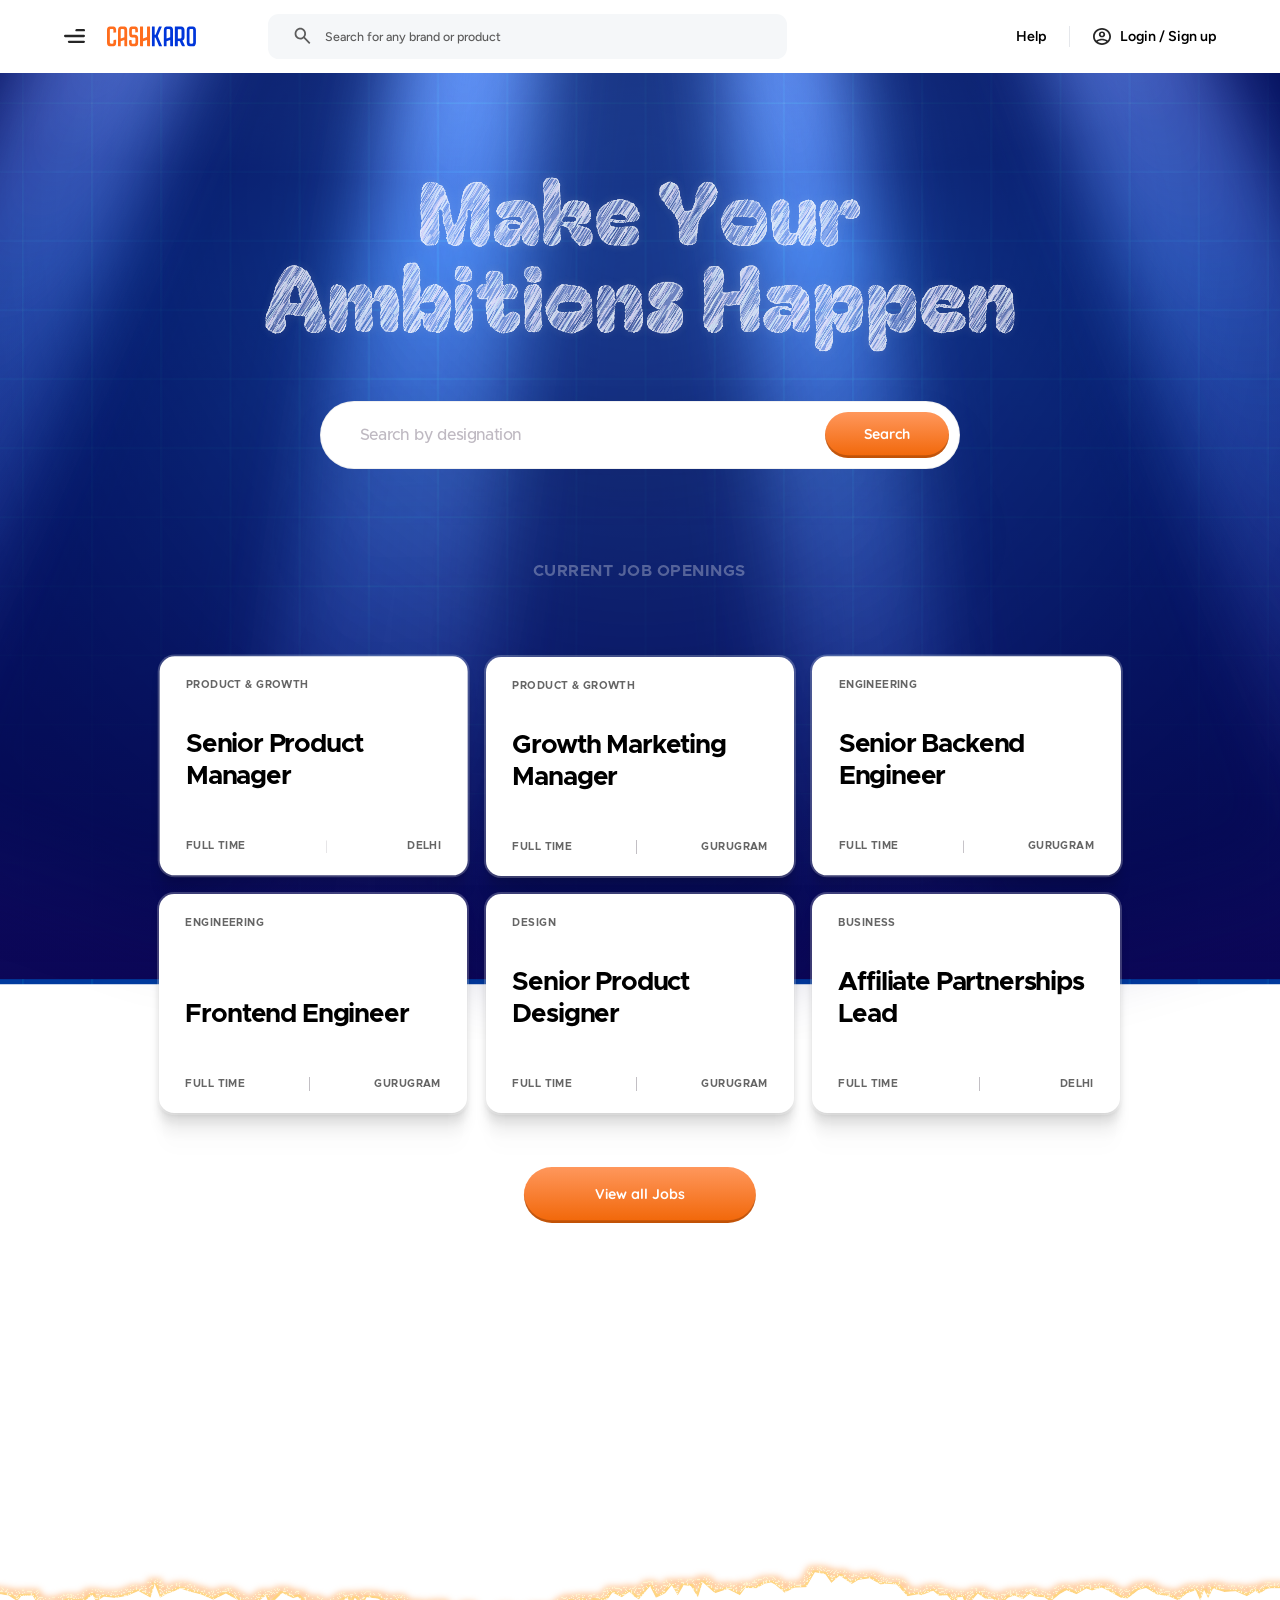
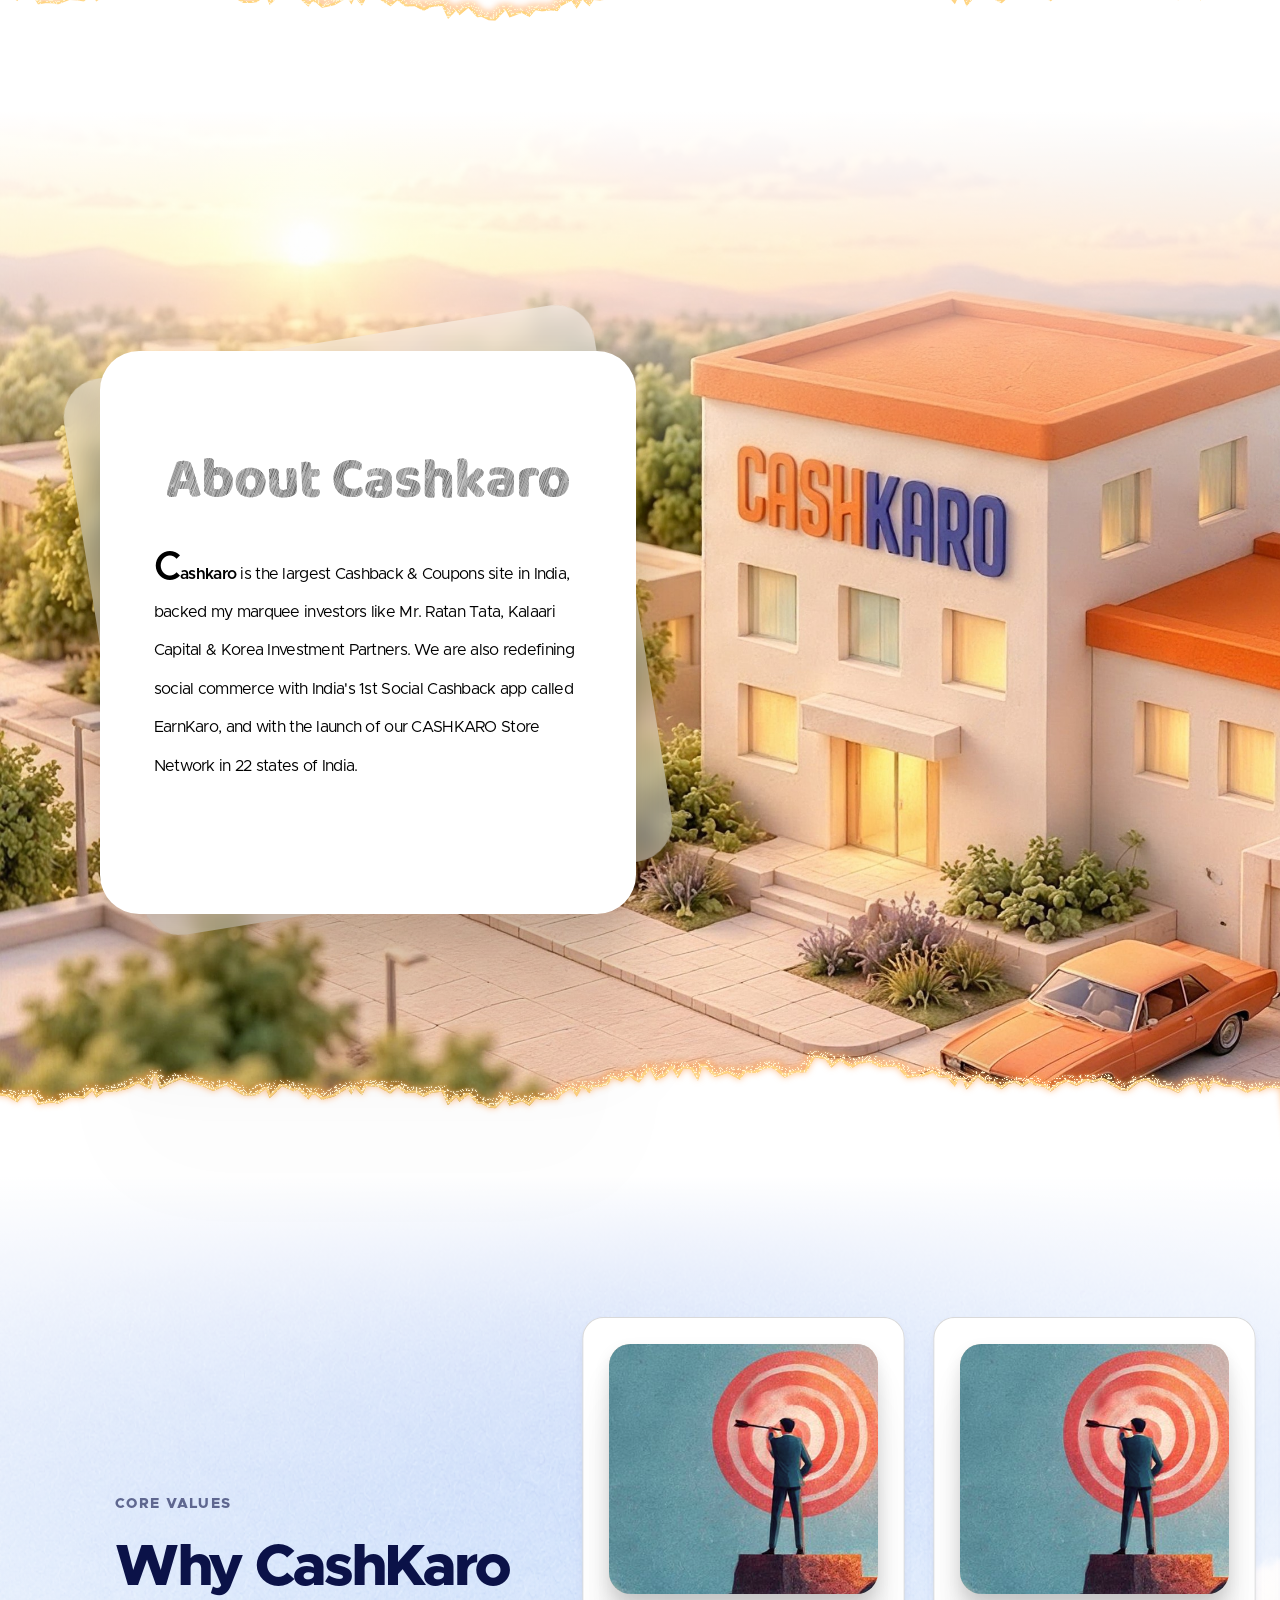
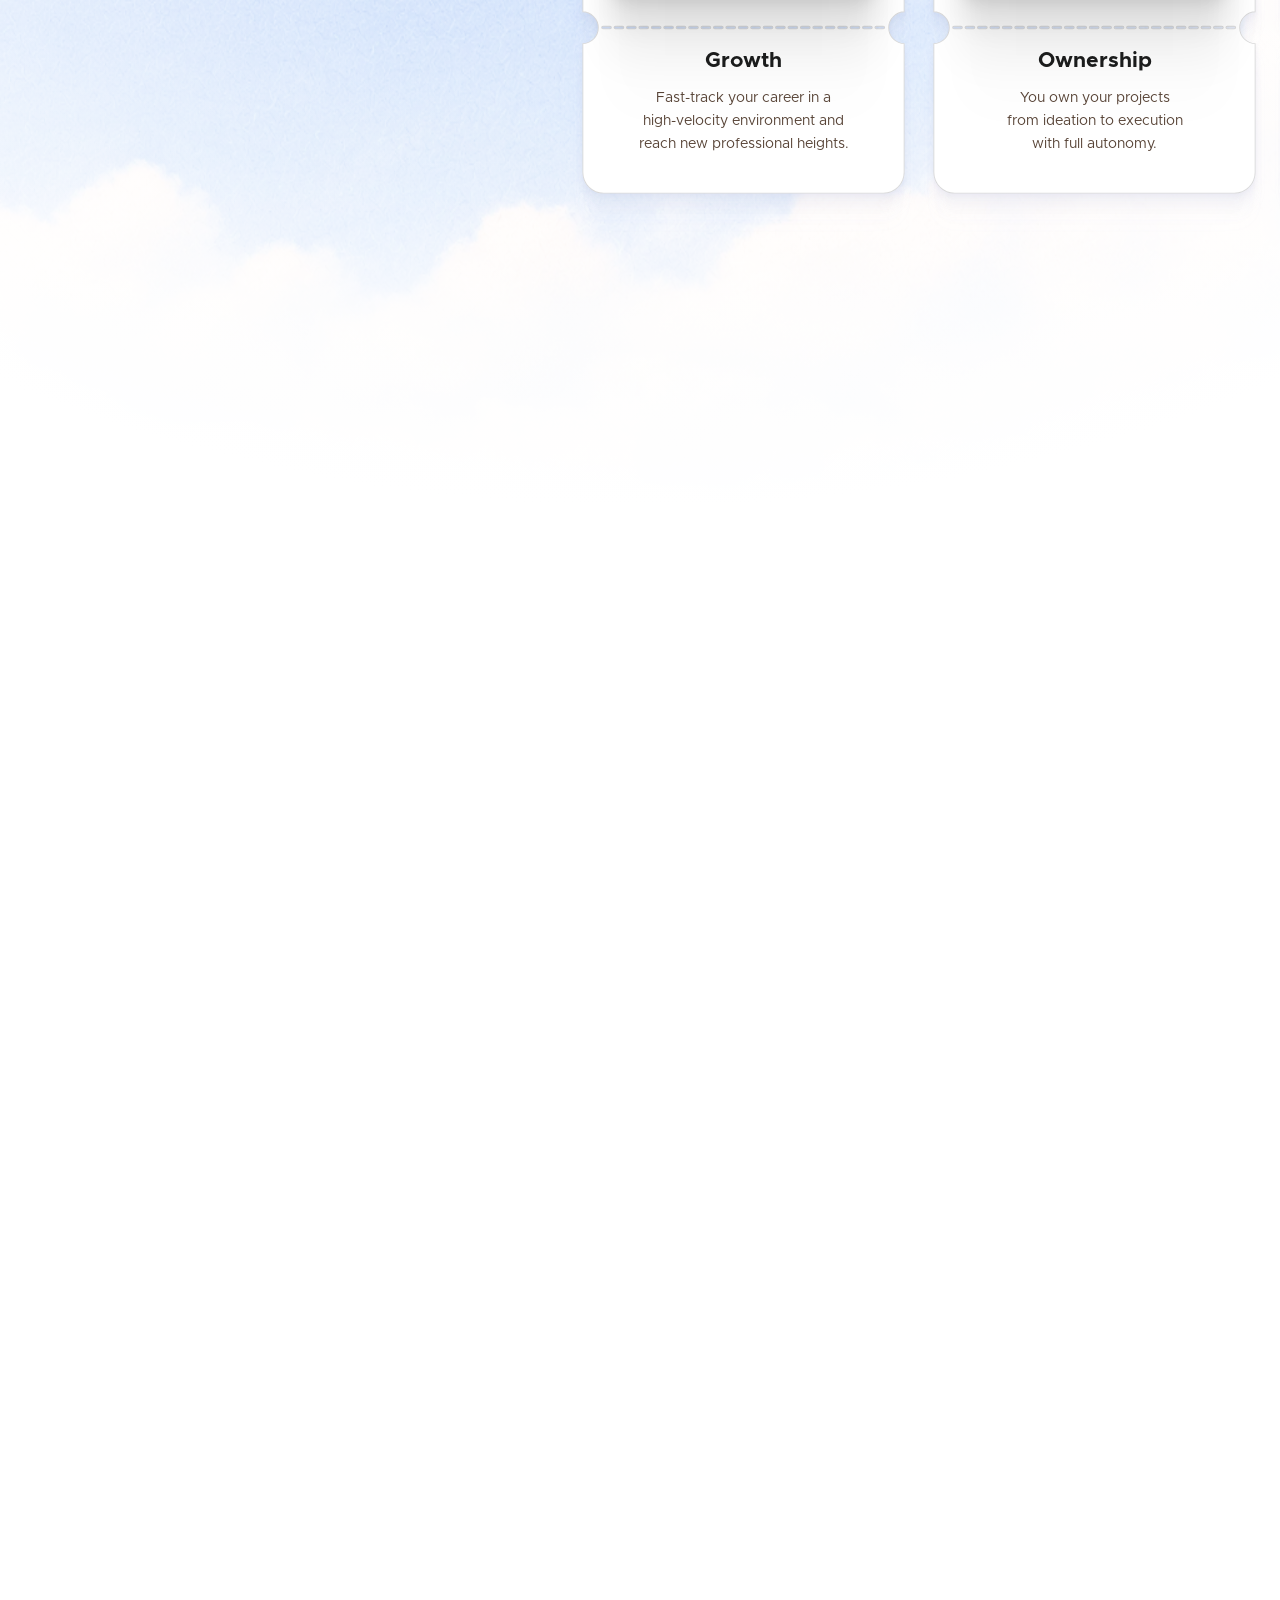
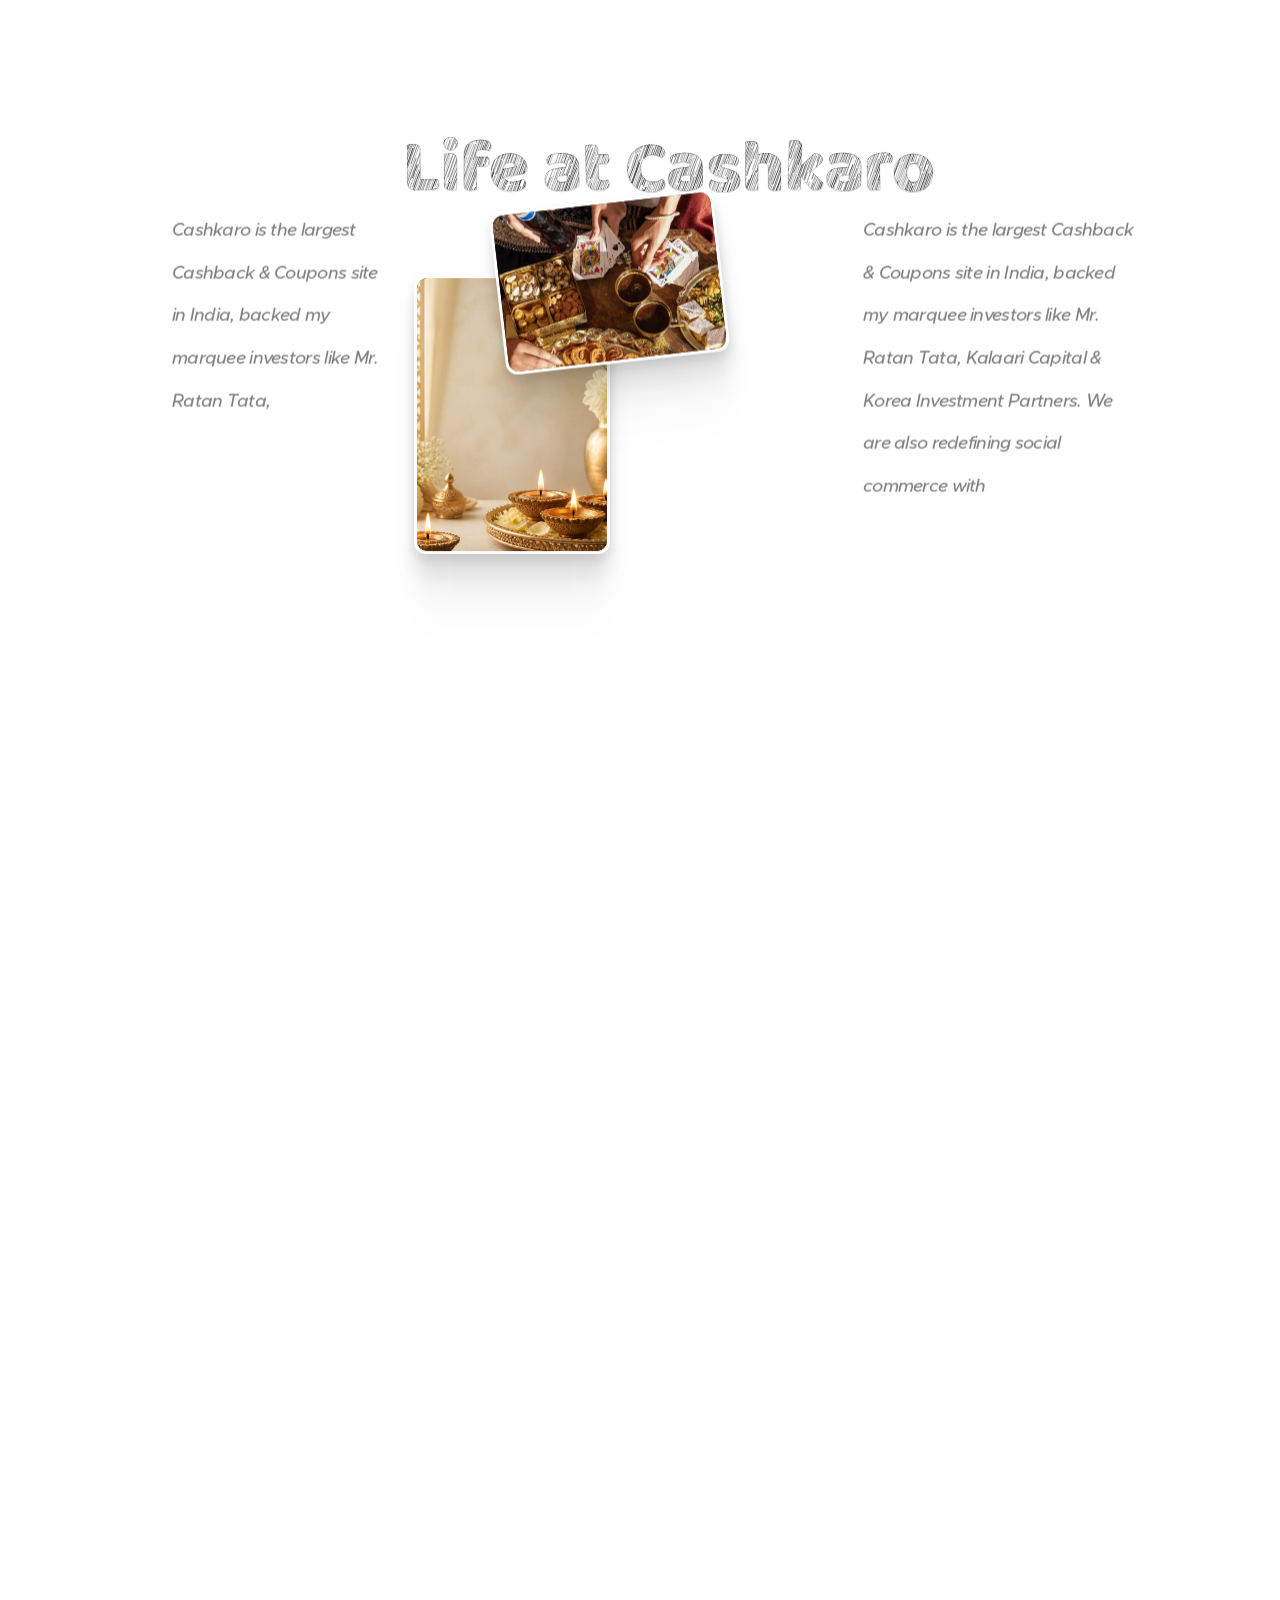
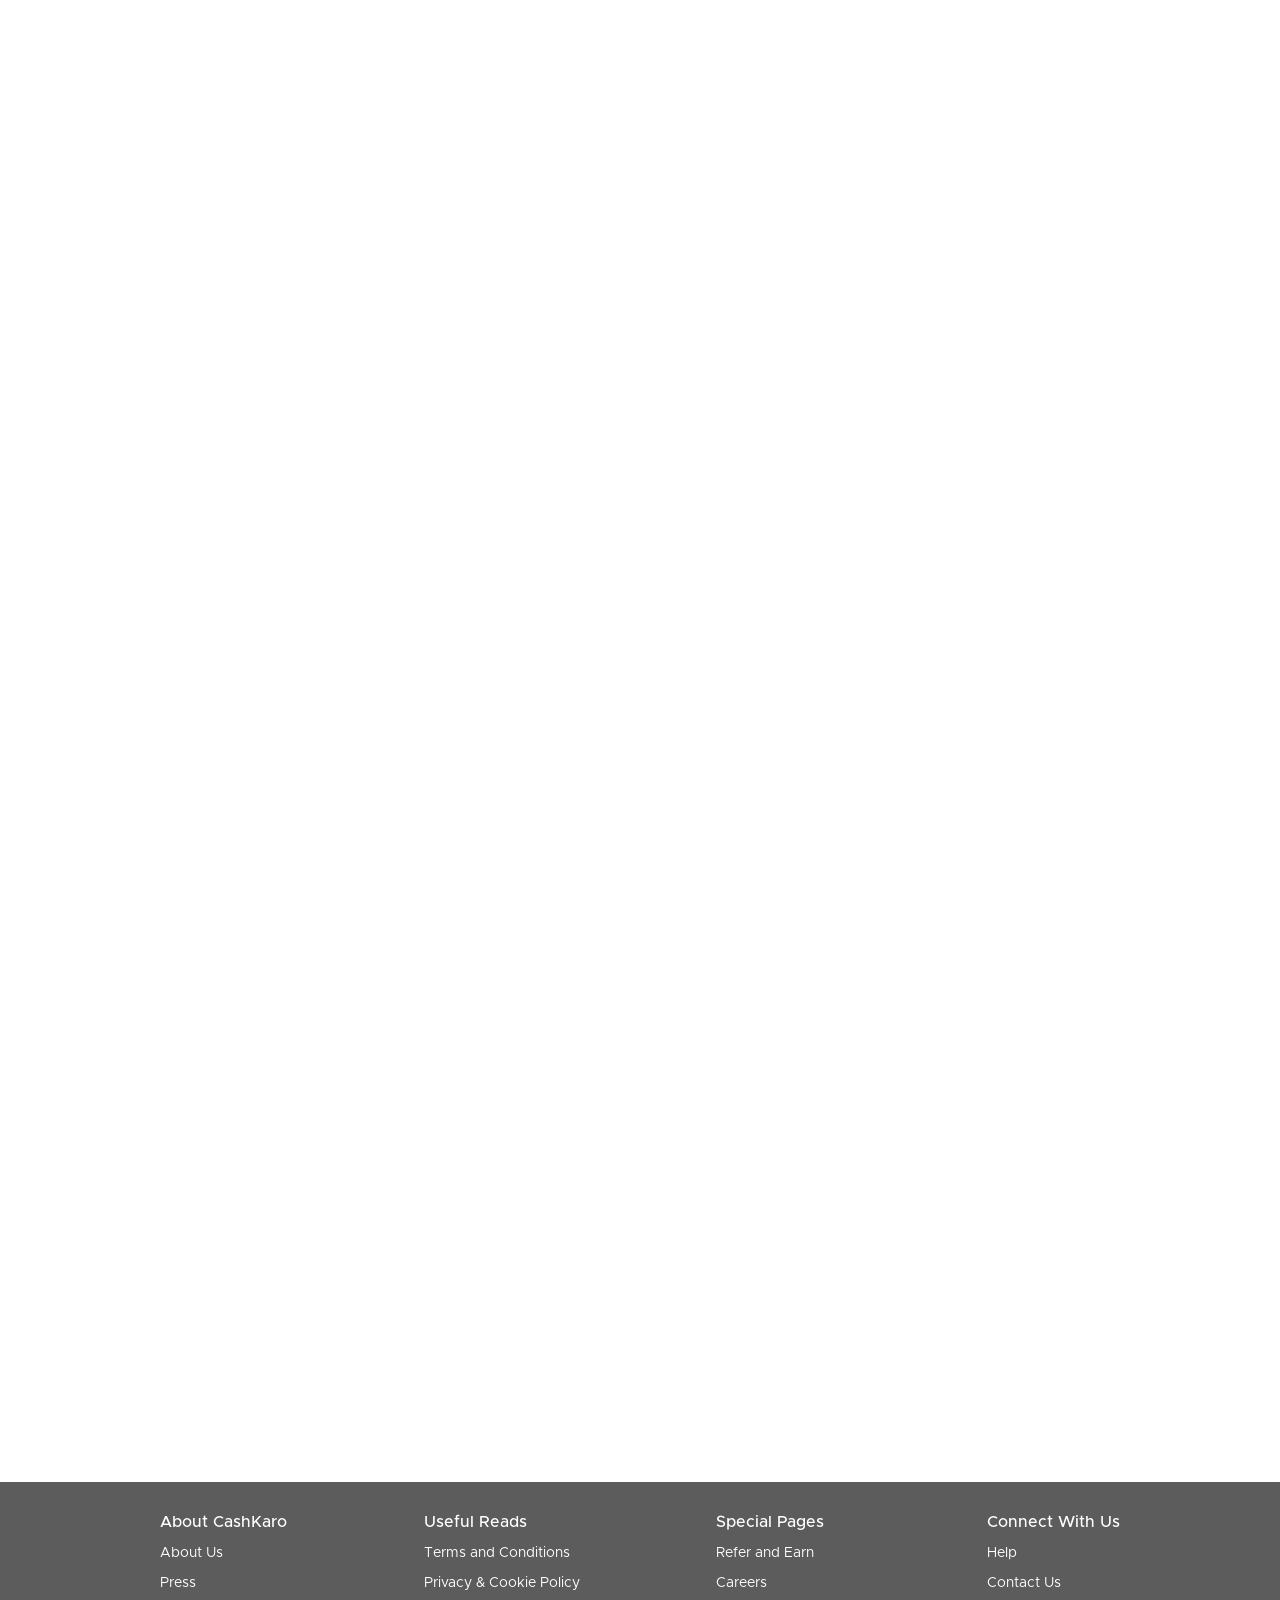
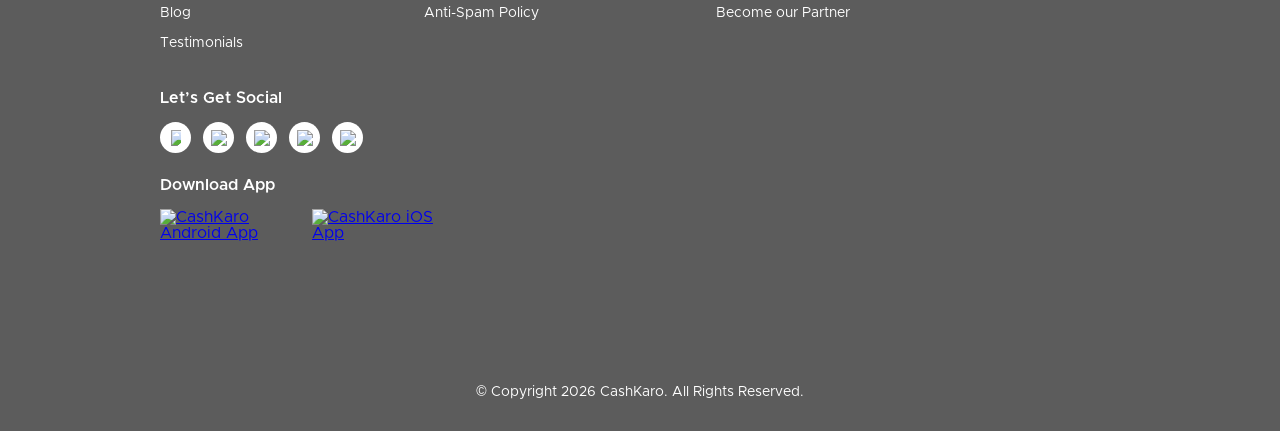
==== index.html @ 13ef4f15 "CashKaro careers page Co-Authored-By: Claude Opus 5.5 <noreply@anthropic.com>" ====
<!DOCTYPE html>
<html lang="en">
<head>
  <meta charset="UTF-8" />
  <meta name="viewport" content="width=device-width, initial-scale=1" />
  <title>Careers at CashKaro</title>
  <link rel="preconnect" href="https://fonts.googleapis.com" />
  <link rel="preconnect" href="https://fonts.gstatic.com" crossorigin />
  <link href="https://fonts.googleapis.com/css2?family=Figtree:wght@500;600&family=Handlee&family=Quicksand:wght@700&display=swap" rel="stylesheet" />
  <link rel="stylesheet" href="styles.css" />
  <script>
    // Hide the headline before first paint; scribble.js writes it on
    if (!window.matchMedia("(prefers-reduced-motion: reduce)").matches) {
      document.documentElement.classList.add("is-scribbling");
    }
  </script>
</head>
<body>
  <main class="page">
    <!-- CashKaro site header (Figma 255:31352) -->
    <header class="ck-header">
      <div class="ck-header__start">
        <button class="ck-header__menu" type="button" aria-label="Menu"><img src="assets/ck-menu.svg" alt="" /></button>
        <a class="ck-header__logo" href="https://cashkaro.com"><img src="assets/ck-logo.svg" alt="CashKaro" /></a>
        <form class="ck-header__search" role="search">
          <label class="visually-hidden" for="ck-query">Search CashKaro</label>
          <img class="ck-header__search-icon" src="assets/ck-search.svg" alt="" />
          <input id="ck-query" type="search" placeholder="Search for any brand or product" autocomplete="off" />
        </form>
      </div>
      <nav class="ck-header__end">
        <a class="ck-header__help" href="#">Help</a>
        <a class="ck-header__login" href="#"><img src="assets/ck-account.svg" alt="" />Login / Sign up</a>
      </nav>
    </header>
    <div class="hero-track">
      <!-- Background stack: pinned while the content scrolls over it -->
      <div class="hero__bg">
      <img class="hero__grid" src="assets/bg-grid.png" alt="" />
      <div class="hero__fade"></div>
      <img class="hero__ellipse" src="assets/bg-ellipse.svg" alt="" />
      <img class="hero__top-glow" src="assets/bg-top-glow.svg" alt="" />
      <img class="hero__vignette" src="assets/bg-vignette.svg" alt="" />
      <div class="hero__rig hero__rig--shadows">
        <img class="hero__beams" src="assets/bg-beams.svg" alt="" />
        <img class="hero__beams hero__beams--next" src="assets/bg-beams.svg" alt="" />
      </div>
      <div class="hero__rig-light">
        <div class="hero__rig hero__rig--light">
          <svg class="hero__beams" viewBox="0 0 3048.39 1776.1" aria-hidden="true">
            <defs>
              <linearGradient id="ray-fill" x1="0" y1="250" x2="0" y2="1550" gradientUnits="userSpaceOnUse">
                <stop offset="0" stop-color="#cfe2ff" stop-opacity="0.4" />
                <stop offset="0.55" stop-color="#cfe2ff" stop-opacity="0.12" />
                <stop offset="1" stop-color="#cfe2ff" stop-opacity="0" />
              </linearGradient>
              <filter id="ray-blur" x="-20%" y="-20%" width="140%" height="160%">
                <feGaussianBlur stdDeviation="38" />
              </filter>
            </defs>
            <!-- Light shafts fill the gaps between the shadow beams -->
            <g fill="url(#ray-fill)" filter="url(#ray-blur)">
              <path d="M1019.45 242.43L1152.4 295.27L683.19 1486.33L460.13 1383.01Z" />
              <path d="M1307 348.16L1431.95 347.31L1327.01 1637.79L1058.04 1614.57Z" />
              <path d="M1593.87 347.31L1717.46 374.08L1917.8 1650.86L1719.62 1637.79Z" />
              <path d="M1873.95 328.37L2050.19 366.38L2583.57 1521.87L2297.22 1540.03Z" />
            </g>
            <!-- Next set of shafts, one fan-width to the right, drifts in as the first leaves -->
            <g class="hero__beams-next" transform="rotate(-77 1524.56 -719.1)" fill="url(#ray-fill)" filter="url(#ray-blur)">
              <path d="M1019.45 242.43L1152.4 295.27L683.19 1486.33L460.13 1383.01Z" />
              <path d="M1307 348.16L1431.95 347.31L1327.01 1637.79L1058.04 1614.57Z" />
              <path d="M1593.87 347.31L1717.46 374.08L1917.8 1650.86L1719.62 1637.79Z" />
              <path d="M1873.95 328.37L2050.19 366.38L2583.57 1521.87L2297.22 1540.03Z" />
            </g>
          </svg>
        </div>
      </div>
      <div class="hero__dim"></div>
      </div>

    <section class="hero">
      <!-- Headline -->
      <h1 class="headline">
        <span class="visually-hidden">Make Your Ambitions Happen</span>
        <img class="headline__glow headline__glow--1" src="assets/headline-glow-1.svg" alt="" />
        <img class="headline__line headline__line--1" src="assets/headline-line-1.png" alt="" />
        <img class="headline__glow headline__glow--2" src="assets/headline-glow-2.svg" alt="" />
        <img class="headline__line headline__line--2" src="assets/headline-line-2.png" alt="" />
      </h1>

      <!-- Search -->
      <form class="search" role="search" onsubmit="return false;">
        <label class="search__field">
          <span class="visually-hidden">Search by designation</span>
          <input class="search__input" type="text" name="designation" placeholder="Search by designation" />
        </label>
        <button class="search__button" type="submit">Search</button>
      </form>

      <div class="openings">
        <p class="openings-label">Current JOB Openings</p>
      </div>

      <!-- Job card row -->
      <div class="job-card-slot job-card-slot--back-right" aria-hidden="true">
        <div class="job-card job-card--back">
          <div class="job-card__body">
            <div class="job-card__head">
              <p class="job-card__category">ENGINEERING</p>
              <p class="job-card__title">Senior Backend Engineer</p>
            </div>
            <div class="job-card__meta">
              <span>Full time</span>
              <img src="assets/card-divider.svg" alt="" />
              <span>Gurugram</span>
            </div>
          </div>
        </div>
      </div>
      <div class="job-card-slot job-card-slot--back-left" aria-hidden="true">
        <div class="job-card job-card--back">
          <div class="job-card__body">
            <div class="job-card__head">
              <p class="job-card__category">PRODUCT &amp; GROWTH</p>
              <p class="job-card__title">Senior Product Manager</p>
            </div>
            <div class="job-card__meta">
              <span>Full time</span>
              <img src="assets/card-divider.svg" alt="" />
              <span>Delhi</span>
            </div>
          </div>
        </div>
      </div>
      <a class="job-card job-card--front" href="#">
        <div class="job-card__body">
          <div class="job-card__head">
            <p class="job-card__category">PRODUCT &amp; GROWTH</p>
            <p class="job-card__title">Growth Marketing Manager</p>
          </div>
          <div class="job-card__meta">
            <span>Full time</span>
            <img src="assets/card-divider.svg" alt="" />
            <span>Gurugram</span>
          </div>
        </div>
      </a>
      <!-- Second row: fades in when scrolled into view (reveal.js) -->
      <div class="job-row">
        <a class="job-card job-card--row-left" href="#">
          <div class="job-card__body">
            <div class="job-card__head">
              <p class="job-card__category">ENGINEERING</p>
              <p class="job-card__title">Frontend Engineer</p>
            </div>
            <div class="job-card__meta">
              <span>Full time</span>
              <img src="assets/card-divider.svg" alt="" />
              <span>Gurugram</span>
            </div>
          </div>
        </a>
        <a class="job-card job-card--row-centre" href="#">
          <div class="job-card__body">
            <div class="job-card__head">
              <p class="job-card__category">DESIGN</p>
              <p class="job-card__title">Senior Product Designer</p>
            </div>
            <div class="job-card__meta">
              <span>Full time</span>
              <img src="assets/card-divider.svg" alt="" />
              <span>Gurugram</span>
            </div>
          </div>
        </a>
        <a class="job-card job-card--row-right" href="#">
          <div class="job-card__body">
            <div class="job-card__head">
              <p class="job-card__category">BUSINESS</p>
              <p class="job-card__title">Affiliate Partnerships Lead</p>
            </div>
            <div class="job-card__meta">
              <span>Full time</span>
              <img src="assets/card-divider.svg" alt="" />
              <span>Delhi</span>
            </div>
          </div>
        </a>
      </div>

      <a class="view-jobs" href="jobs.html">View all Jobs</a>
    </section>
    </div>

    <!-- Torn paper: rises over the pinned background once the card grid has scrolled past -->
    <section class="paper">
      <svg class="paper__tear" viewBox="0 -120 1440 280" preserveAspectRatio="none" aria-hidden="true">
        <defs>
          <!-- Burning edge: a warm glow and glinting flecks hugging the top of the tear
               (no roughening, so it lines up with the sheet's clip edge) -->
          <filter id="tear-burn" x="-2%" y="-60%" width="104%" height="220%" color-interpolation-filters="sRGB">
            <feMorphology in="SourceGraphic" operator="dilate" radius="2" result="fat2" />
            <feComposite in="fat2" in2="SourceGraphic" operator="out" result="line" />
            <feMorphology in="SourceGraphic" operator="dilate" radius="7" result="fat7" />
            <feComposite in="fat7" in2="SourceGraphic" operator="out" result="band" />
            <feTurbulence type="fractalNoise" baseFrequency="0.6" numOctaves="1" seed="5" />
            <feOffset class="paper__burn-drift" dx="0" dy="0" />
            <feColorMatrix type="matrix" values="0 0 0 0 0  0 0 0 0 0  0 0 0 0 0  1 0 0 0 0" />
            <feComponentTransfer result="flecks">
              <feFuncA type="discrete" tableValues="0 0 0 1 1" />
            </feComponentTransfer>
            <feComposite in="band" in2="flecks" operator="in" result="bandFlecks" />
            <feFlood flood-color="#ff8a2a" flood-opacity="0.55" />
            <feComposite in2="band" operator="in" />
            <feGaussianBlur stdDeviation="4" result="ember" />
            <feFlood flood-color="#ffd27a" flood-opacity="0.95" />
            <feComposite in2="line" operator="in" />
            <feGaussianBlur stdDeviation="0.7" result="hotLine" />
            <feFlood flood-color="#fff3cf" />
            <feComposite in2="bandFlecks" operator="in" result="sparkCore" />
            <feGaussianBlur in="sparkCore" stdDeviation="1.4" result="sparkGlow" />
            <feMerge>
              <feMergeNode in="ember" />
              <feMergeNode in="hotLine" />
              <feMergeNode in="sparkGlow" />
              <feMergeNode in="sparkCore" />
            </feMerge>
          </filter>
          <!-- Torn edge (paper.js burns it forward); only its glow is drawn -->
          <!-- Cuts the sheet to the torn top edge (paper.js burns this and the glow forward together) -->
          <clipPath id="sheet-clip" clipPathUnits="objectBoundingBox">
            <path class="paper__sheet-edge" d="M-0.01389 0.02533 L0.00660 0.02667 L0.01361 0.02838 L0.01660 0.02683 L0.02542 0.02673 L0.02965 0.02934 L0.03569 0.02894 L0.04174 0.02895 L0.04535 0.02918 L0.05437 0.02780 L0.06243 0.02792 L0.06542 0.02813 L0.07236 0.02600 L0.07507 0.02800 L0.08111 0.02638 L0.09021 0.02657 L0.09965 0.02574 L0.10812 0.02419 L0.11764 0.02594 L0.12090 0.02189 L0.12500 0.02583 L0.13076 0.02456 L0.13556 0.02385 L0.14090 0.02292 L0.14785 0.02370 L0.15708 0.02451 L0.16660 0.02594 L0.17653 0.02412 L0.18021 0.02486 L0.18993 0.02680 L0.19674 0.02675 L0.20083 0.02652 L0.20764 0.02464 L0.21063 0.02735 L0.22049 0.02373 L0.22903 0.02516 L0.23264 0.02463 L0.24090 0.02747 L0.24375 0.02595 L0.24660 0.02612 L0.25160 0.02756 L0.26139 0.02652 L0.27139 0.02419 L0.27451 0.02601 L0.27722 0.02389 L0.28278 0.02617 L0.28646 0.02347 L0.29549 0.02366 L0.30514 0.02560 L0.31049 0.02365 L0.31688 0.02531 L0.32389 0.02496 L0.33097 0.02610 L0.33729 0.02483 L0.34521 0.02434 L0.35000 0.02813 L0.35639 0.02553 L0.35896 0.02688 L0.36583 0.02462 L0.37292 0.02724 L0.37590 0.02699 L0.38187 0.02800 L0.38701 0.02805 L0.39507 0.02493 L0.39799 0.02707 L0.40771 0.02566 L0.41368 0.02683 L0.41854 0.02473 L0.42340 0.02506 L0.43035 0.02471 L0.43569 0.02487 L0.43840 0.02338 L0.44639 0.02163 L0.45056 0.02397 L0.45486 0.02121 L0.46062 0.02302 L0.46389 0.02111 L0.46889 0.02121 L0.47472 0.02061 L0.47847 0.01856 L0.48583 0.01978 L0.49174 0.01807 L0.49514 0.01926 L0.49910 0.02012 L0.50785 0.01616 L0.51243 0.01950 L0.51972 0.01816 L0.52486 0.01585 L0.52951 0.01881 L0.53410 0.01584 L0.53972 0.01608 L0.54528 0.01939 L0.54896 0.01494 L0.55854 0.01820 L0.56840 0.01696 L0.57806 0.01875 L0.58222 0.01663 L0.59097 0.01673 L0.59736 0.01536 L0.60243 0.01506 L0.60542 0.01565 L0.61007 0.01705 L0.61292 0.01802 L0.62062 0.01659 L0.62986 0.01648 L0.63667 0.01219 L0.64479 0.01290 L0.64951 0.01543 L0.65597 0.01336 L0.66549 0.01581 L0.67056 0.01472 L0.67951 0.01423 L0.68792 0.01602 L0.69188 0.01581 L0.70049 0.01601 L0.70896 0.01944 L0.71750 0.01893 L0.72007 0.01925 L0.72903 0.01794 L0.73354 0.01943 L0.74000 0.01941 L0.74604 0.02214 L0.74854 0.02012 L0.75201 0.01999 L0.75500 0.02292 L0.76396 0.01927 L0.77021 0.02105 L0.77507 0.02100 L0.78243 0.02266 L0.78764 0.02115 L0.79257 0.02064 L0.79924 0.02188 L0.80458 0.02048 L0.80847 0.02142 L0.81549 0.02180 L0.82083 0.02322 L0.82799 0.02126 L0.83326 0.02032 L0.84104 0.02166 L0.84875 0.02017 L0.85313 0.02085 L0.86083 0.02011 L0.86653 0.02124 L0.87563 0.02327 L0.88090 0.02351 L0.88938 0.02114 L0.89535 0.02058 L0.90389 0.02254 L0.91306 0.02310 L0.92056 0.02438 L0.92729 0.02229 L0.93424 0.02154 L0.93778 0.02471 L0.94063 0.02145 L0.94389 0.02405 L0.94771 0.02114 L0.95653 0.02227 L0.96535 0.02227 L0.97410 0.02389 L0.98097 0.02251 L0.98375 0.02335 L0.99007 0.02209 L0.99340 0.02204 L1.00000 0.02219 L1 1 L0 1 Z" />
          </clipPath>
          <path id="tear-body-path" class="paper__body" d="M-20 220 L-20 98.18911598623502 L9.5 103.39397494014636 L19.6 110.01181877734794 L23.9 104.02447464927064 L36.6 103.63700850000082 L42.7 113.73817953145343 L51.4 112.19972864712126 L60.1 112.22784784436901 L65.3 113.12834647551915 L78.3 107.74983959513283 L89.9 108.23977079388222 L94.2 109.07311727635651 L104.2 100.802275869646 L108.1 108.54574121036019 L116.8 102.26608389468934 L129.9 103.00247688503647 L143.5 99.78445165929135 L155.7 93.80265097877995 L169.4 100.57927200598068 L174.1 84.88496393056339 L180.0 100.12670488169222 L188.3 95.2489281761542 L195.2 92.49084648632598 L202.9 88.83673661265131 L212.9 91.86976713872997 L226.2 95.04362403160644 L239.9 100.57921035811634 L254.2 93.49461918846269 L259.5 96.36688584673156 L273.5 103.88523846170314 L283.3 103.73291504971021 L289.2 102.83803106252503 L299.0 95.54442820468356 L303.3 106.05128512728841 L317.5 91.9888882718256 L329.8 97.53885889959648 L335.0 95.49343869367571 L346.9 106.48493852112402 L351.0 100.61878022758896 L355.1 101.25844140359706 L362.3 106.82905926335063 L376.4 102.82740443822952 L390.8 93.76690906711728 L395.3 100.84266633124913 L399.2 92.60560544700772 L407.2 101.42911578324878 L412.5 90.9771864881369 L425.5 91.73738816317373 L439.4 99.24083902282878 L447.1 91.68499805141053 L456.3 98.1359169247208 L466.4 96.76200082305814 L476.6 101.17798193513684 L485.7 96.2837628506914 L497.1 94.37633724704955 L504.0 109.0936364092709 L513.2 98.94888104310137 L516.9 104.22974345073412 L526.8 95.43671889910034 L537.0 105.592005133972 L541.3 104.64442366245491 L549.9 108.57689388404816 L557.3 108.77292095735054 L568.9 96.65696997808041 L573.1 104.95039454655584 L587.1 99.46567215158788 L595.7 104.05319155142041 L602.7 95.90209847588034 L609.7 97.16870753060883 L619.7 95.78207097326793 L627.4 96.43916166489677 L631.3 90.6368120724552 L642.8 83.8782297759205 L648.8 92.94150686128931 L655.0 82.2028065245905 L663.3 89.26971756323408 L668.0 81.83105208004548 L675.2 82.23673443139626 L683.6 79.91698534344441 L689.0 71.96898421868562 L699.6 76.69748597275664 L708.1 70.03787452430386 L713.0 74.66876452188251 L718.7 77.99807999931434 L731.3 62.640063450915186 L737.9 75.62079150945081 L748.4 70.40733406443997 L755.8 61.48636231964577 L762.5 72.93174746029958 L769.1 61.38740332829759 L777.2 62.34113865281199 L785.2 75.17143314562745 L790.5 57.934107103116844 L804.3 70.55328867747528 L818.5 65.74240036810005 L832.4 72.70405889371884 L838.4 64.45506956752445 L851.0 64.87841549703298 L860.2 59.589770733098725 L867.5 58.38720423447885 L871.8 60.68077013756653 L878.5 66.08084315910156 L882.6 69.84269843637843 L893.7 64.32735999378117 L907.0 63.85485227816186 L916.8 47.25341359873717 L928.5 49.99808996178174 L935.3 59.823464419398384 L944.6 51.80023204317207 L958.3 61.29751209780478 L965.6 57.07009601896574 L978.5 55.17524522111943 L990.6 62.130300360959914 L996.3 61.2937872694986 L1008.7 62.07935397436815 L1020.9 75.35858662428926 L1033.2 73.36427221673141 L1036.9 74.60709755837719 L1049.8 69.53262697125791 L1056.3 75.34844000442925 L1065.6 75.2247339312533 L1074.3 85.8335175361901 L1077.9 77.99061090579809 L1082.9 77.4826004008083 L1087.2 88.88933844123366 L1100.1 74.7063684145738 L1109.1 81.65104578189153 L1116.1 81.41726217624682 L1126.7 87.8447464641585 L1134.2 82.02835073041284 L1141.3 80.0311313713946 L1150.9 84.85583830152956 L1158.6 79.36534243406055 L1164.2 83.04707551893841 L1174.3 84.53283536260004 L1182.0 90.01935400485888 L1192.3 82.44297049368845 L1199.9 78.78504657198285 L1211.1 83.95475265740045 L1222.2 78.23107400660577 L1228.5 80.85223930150138 L1239.6 77.96381895837717 L1247.8 82.37946236253603 L1260.9 90.23939061764277 L1268.5 91.17989445846695 L1280.7 81.96163083805874 L1289.3 79.7995418061144 L1301.6 87.41104982527895 L1314.8 89.54877019568806 L1325.6 94.52668350823146 L1335.3 86.43584352455916 L1345.3 83.54508100604164 L1350.4 95.8171096916112 L1354.5 83.173778766385 L1359.2 93.22676854555864 L1364.7 81.9670374663754 L1377.4 86.38032147506021 L1390.1 86.33688661329144 L1402.7 92.63769435115266 L1412.6 87.27757033678567 L1416.6 90.55121105401047 L1425.7 85.632874946311 L1430.5 85.46290110022088 L1440 86.02671088267755 L1460 220 Z" />
        </defs>
        <g class="paper__burn" filter="url(#tear-burn)">
          <use href="#tear-body-path" />
        </g>
      </svg>
      <!-- Sheet below the torn top edge (#sheet-clip), showing Why and About CashKaro; ends straight after About CashKaro -->
      <div class="paper__sheet">
        <!-- Why CashKaro (Figma 201:23021): first on the sheet, its white top fading out under the torn edge; About CashKaro follows -->
        <div class="why">
          <div class="why__photo" aria-hidden="true"><img src="assets/why2-store.jpg" alt="" /></div>
          <!-- Burning torn edge along the bottom of the photo: the white below it climbs into the photo as the user
               scrolls and the edge burns forward (tear.js), with the hero tear's #tear-burn glow -->
          <svg class="why__tear" viewBox="0 0 1440 440" preserveAspectRatio="none" aria-hidden="true">
            <path class="why__tear-body" d="" />
            <use class="why__tear-burn" href="#why-tear-path" filter="url(#tear-burn)" />
            <defs><path id="why-tear-path" d="" /></defs>
          </svg>
          <!-- White fade along the top (Figma "Rectangle 34629107", flipped) so the photo melts out of the white paper -->
          <div class="why__fade" aria-hidden="true"></div>
          <!-- Frosted card tilted behind the white one -->
          <div class="why__card-back" aria-hidden="true"></div>
          <div class="why__card">
            <!-- "About Cashkaro" title art (from About, Figma 191:19902), scaled down to the card's text width -->
            <h2 class="why__title">
              <span class="visually-hidden">About Cashkaro</span>
              <img class="why__title-art" src="assets/about2-title.svg" alt="" />
            </h2>
            <p class="why__text"><span class="why__initial">C</span><span class="why__brand">ashkaro</span> is the largest Cashback &amp; Coupons site in India, backed my marquee investors like Mr. Ratan Tata, Kalaari Capital &amp; Korea Investment Partners. We are also redefining social commerce with India's 1st Social Cashback app called EarnKaro, and with the launch of our CASHKARO Store Network in 22 states of India.</p>
          </div>
        </div>
        <!-- Why CashKaro, core values (Figma 230:29833 on the 216:25415 sky): follows About CashKaro; pins once it reaches
             the top, and scrolling down then slides the heading and value cards sideways together (values.js) -->
        <div class="values">
          <div class="values__pin">
            <div class="values__frame">
              <!-- Figma "image 6345092" (216:25417): sky and clouds, faded to white at the edges and along the top -->
              <div class="values__sky" aria-hidden="true"><img src="assets/about3-sky.png" alt="" /></div>
              <!-- Heading and cards slide left together as one row -->
              <div class="values__row">
                <div class="values__heading">
                  <p class="values__eyebrow">Core Values</p>
                  <h2 class="values__title">Why CashKaro</h2>
                </div>
                <ul class="values__track">
                    <li class="value-card">
                      <img class="value-card__ticket" src="assets/values-ticket-1.svg" alt="" />
                      <div class="value-card__photo"><img src="assets/values-photo.png" alt="" /></div>
                      <div class="value-card__body">
                        <h3 class="value-card__title">Growth</h3>
                        <p class="value-card__text">Fast-track your career in a<br />high-velocity environment and reach new professional heights.</p>
                      </div>
                    </li>
                    <li class="value-card">
                      <img class="value-card__ticket" src="assets/values-ticket-2.svg" alt="" />
                      <div class="value-card__photo"><img src="assets/values-photo.png" alt="" /></div>
                      <div class="value-card__body">
                        <h3 class="value-card__title">Ownership</h3>
                        <p class="value-card__text">You own your projects<br />from ideation to execution<br />with full autonomy.</p>
                      </div>
                    </li>
                    <li class="value-card">
                      <img class="value-card__ticket" src="assets/values-ticket-3.svg" alt="" />
                      <div class="value-card__photo"><img src="assets/values-photo.png" alt="" /></div>
                      <div class="value-card__body">
                        <h3 class="value-card__title">Impact</h3>
                        <p class="value-card__text">Directly influence how<br />millions of users save money every single day.</p>
                      </div>
                    </li>
                    <li class="value-card">
                      <img class="value-card__ticket" src="assets/values-ticket-2.svg" alt="" />
                      <div class="value-card__photo"><img src="assets/values-photo.png" alt="" /></div>
                      <div class="value-card__body">
                        <h3 class="value-card__title">Learning</h3>
                        <p class="value-card__text">Access to world-class<br />tools and continuous mentorship programs.</p>
                      </div>
                    </li>
                    <li class="value-card">
                      <img class="value-card__ticket" src="assets/values-ticket-3.svg" alt="" />
                      <div class="value-card__photo"><img src="assets/values-photo.png" alt="" /></div>
                      <div class="value-card__body">
                        <h3 class="value-card__title">Culture</h3>
                        <p class="value-card__text">Vibrant, diverse, and<br />unapologetically energetic<br />community.</p>
                      </div>
                    </li>
                </ul>
              </div>
            </div>
          </div>
        </div>
      </div>
    </section>

    <!-- Life at CashKaro: pinned under the paper, revealed by the torn bottom edge, then slides sideways
         through the Figma strip (169:82, 3324 × 800 without the closing sky panel) as the user scrolls; each piece sits in a .life-layer that
         drifts at its own depth for parallax (life.js) -->
    <section class="life">
      <div class="life__view">
        <div class="life__strip">
          <div class="life-layer" data-depth="-0.02">
            <p class="life__text life__text--1 life-reveal">Cashkaro is the largest Cashback &amp; Coupons site in India, backed my marquee investors like Mr. Ratan Tata,</p>
          </div>

          <div class="life-layer" data-depth="0.02">
            <div class="life-photo life-photo--diyas life-reveal life-float" style="--delay: 0.15s; --float: 6.5s"><div class="life-photo__inner"><img class="life-photo__img" src="assets/life2-diyas.png" alt="" /></div></div>
          </div>
          <div class="life-layer" data-depth="0.08">
            <div class="life-photo-slot life-photo-slot--snacks life-reveal life-float" style="--delay: 0.3s; --float: 7.5s; --float-dir: reverse">
              <div class="life-photo life-photo--snacks"><div class="life-photo__inner"><img class="life-photo__img" src="assets/life2-snacks.png" alt="" /></div></div>
            </div>
          </div>
          <div class="life-layer" data-depth="0.05">
            <p class="life__note life__note--1 life-reveal" style="--delay: 0.5s">Diwali Party</p>
          </div>
          <div class="life-layer" data-depth="0.05">
            <div class="life__arrow life__arrow--1 life-reveal" style="--delay: 0.6s" aria-hidden="true"><span><img src="assets/life2-arrow.svg" alt="" /></span></div>
          </div>

          <!-- Second group (169:95–169:115) and its repeat one group-width (1202.93px) further along -->
          <div class="life__group">
            <div class="life-layer" data-depth="-0.02">
              <p class="life__text life__text--2 life-reveal">Cashkaro is the largest Cashback &amp; Coupons site in India, backed my marquee investors like Mr. Ratan Tata, Kalaari Capital &amp; Korea Investment Partners. We are also redefining social commerce with</p>
            </div>
            <div class="life-layer" data-depth="0.05">
              <div class="life-photo life-photo--plate life-reveal life-float" style="--delay: 0.15s; --float: 6s; --float-dir: reverse"><div class="life-photo__inner"><img class="life-photo__img" src="assets/life2-plate.png" alt="" /></div></div>
            </div>
            <div class="life-layer" data-depth="0.05">
              <div class="life-photo life-photo--diyas-2 life-reveal life-float" style="--delay: 0.3s; --float: 7s"><div class="life-photo__inner"><img class="life-photo__img" src="assets/life2-diyas.png" alt="" /></div></div>
            </div>
            <div class="life-layer" data-depth="0.05">
              <div class="life-photo life-photo--lotus life-reveal life-float" style="--delay: 0.45s; --float: 8s"><div class="life-photo__inner"><img class="life-photo__img" src="assets/life2-lotus.png" alt="" /></div></div>
            </div>
            <div class="life-layer" data-depth="0.05">
              <p class="life__note life__note--2 life-reveal" style="--delay: 0.6s">Diwali Party</p>
            </div>
            <div class="life-layer" data-depth="0.05">
              <div class="life__arrow life__arrow--2 life-reveal" style="--delay: 0.7s" aria-hidden="true"><span><img src="assets/life2-arrow.svg" alt="" /></span></div>
            </div>
          </div>
          <div class="life__group life__group--repeat">
            <div class="life-layer" data-depth="-0.02">
              <p class="life__text life__text--2 life-reveal">Cashkaro is the largest Cashback &amp; Coupons site in India, backed my marquee investors like Mr. Ratan Tata, Kalaari Capital &amp; Korea Investment Partners. We are also redefining social commerce with</p>
            </div>
            <div class="life-layer" data-depth="0.05">
              <div class="life-photo life-photo--plate life-reveal life-float" style="--delay: 0.15s; --float: 6s; --float-dir: reverse"><div class="life-photo__inner"><img class="life-photo__img" src="assets/life2-plate.png" alt="" /></div></div>
            </div>
            <div class="life-layer" data-depth="0.05">
              <div class="life-photo life-photo--diyas-2 life-reveal life-float" style="--delay: 0.3s; --float: 7s"><div class="life-photo__inner"><img class="life-photo__img" src="assets/life2-diyas.png" alt="" /></div></div>
            </div>
            <div class="life-layer" data-depth="0.05">
              <div class="life-photo life-photo--lotus life-reveal life-float" style="--delay: 0.45s; --float: 8s"><div class="life-photo__inner"><img class="life-photo__img" src="assets/life2-lotus.png" alt="" /></div></div>
            </div>
            <div class="life-layer" data-depth="0.05">
              <p class="life__note life__note--2 life-reveal" style="--delay: 0.6s">Diwali Party</p>
            </div>
            <div class="life-layer" data-depth="0.05">
              <div class="life__arrow life__arrow--2 life-reveal" style="--delay: 0.7s" aria-hidden="true"><span><img src="assets/life2-arrow.svg" alt="" /></span></div>
            </div>
          </div>
        </div>
        <!-- Hand-hatched title (169:4301 fill, 169:4303 hatching clipped to the letters, 169:4919 outline): sits
             outside the strip so it stays put while the strip slides sideways -->
        <div class="life-layer" data-depth="-0.25">
          <h2 class="life__title life-reveal" aria-label="Life at Cashkaro">
            <img class="life__title-fill" src="assets/life2-title-fill.svg" alt="" />
            <span class="life__title-hatch" aria-hidden="true"><img src="assets/life2-title-hatch.svg" alt="" /></span>
            <img class="life__title-outline" src="assets/life2-title-outline.svg" alt="" />
          </h2>
        </div>
      </div>
    </section>
  </main>
  <!-- Footer section: follows the page canvas once Life at CashKaro has finished -->
  <section class="footer-section">
    <!-- Site footer, copied from cashkaro.com (links point back to the main site) -->
    <footer class="site-footer">
      <div class="site-footer__cols">
        <div class="site-footer__col">
          <p class="site-footer__heading">About CashKaro</p>
          <a href="https://cashkaro.com/about-us">About Us</a>
          <a href="https://cashkaro.com/page/press">Press</a>
          <a href="https://cashkaro.com/blog">Blog</a>
          <a href="https://cashkaro.com/testimonials">Testimonials</a>
        </div>
        <div class="site-footer__col">
          <p class="site-footer__heading">Useful Reads</p>
          <a href="https://cashkaro.com/terms-conditions">Terms and Conditions</a>
          <a href="https://cashkaro.com/privacy-policy">Privacy &amp; Cookie Policy</a>
          <a href="https://cashkaro.com/anti-spam-policy">Anti-Spam Policy</a>
        </div>
        <div class="site-footer__col">
          <p class="site-footer__heading">Special Pages</p>
          <a href="https://cashkaro.com/refer-and-earn">Refer and Earn</a>
          <a href="https://cashkaro.com/page/careers">Careers</a>
          <a href="https://cashkaro.com/page/become-our-partner">Become our Partner</a>
        </div>
        <div class="site-footer__col">
          <p class="site-footer__heading">Connect With Us</p>
          <a href="https://cashkaro.com/help">Help</a>
          <a href="https://cashkaro.com/contact-us?topic=other-questions">Contact Us</a>
        </div>
        <div class="site-footer__col">
          <p class="site-footer__heading site-footer__heading--bold">Let’s Get Social</p>
          <div class="site-footer__social">
            <a rel="nofollow noopener" target="_blank" href="https://www.facebook.com/cashkaro?utm_source=footer&amp;utm_medium=facebook&amp;utm_campaign=footer-links"><img src="https://asset22.ckassets.com/wp/wp-content/themes/CashKaro_WP_V1/img/facebook.svg" alt="CashKaro Facebook" width="10" height="16" loading="lazy" /></a>
            <a rel="nofollow noopener" target="_blank" href="https://twitter.com/cashkarocom?utm_source=footer&amp;utm_medium=twitter&amp;utm_campaign=footer-links"><img src="https://asset22.ckassets.com/wp/wp-content/themes/CashKaro_WP_V1/img/twitter_v1.png" alt="CashKaro Twitter" width="16" height="16" loading="lazy" /></a>
            <a rel="nofollow noopener" target="_blank" href="https://www.instagram.com/cashkaro?utm_source=footer&amp;utm_medium=instagram&amp;utm_campaign=footer-links"><img src="https://asset22.ckassets.com/wp/wp-content/themes/CashKaro_WP_V1/img/instagram.svg" alt="CashKaro Instagram" width="16" height="16" loading="lazy" /></a>
            <a rel="nofollow noopener" target="_blank" href="https://www.youtube.com/c/cashkaroindia?utm_source=footer&amp;utm_medium=youtube&amp;utm_campaign=footer-links"><img src="https://asset22.ckassets.com/wp/wp-content/themes/CashKaro_WP_V1/img/youtube.svg" alt="CashKaro YouTube" width="16" height="16" loading="lazy" /></a>
            <a rel="nofollow noopener" target="_blank" href="https://www.linkedin.com/company/cashkaro-com?utm_source=footer&amp;utm_medium=linkedin&amp;utm_campaign=footer-links"><img src="https://asset22.ckassets.com/wp/wp-content/themes/CashKaro_WP_V1/img/linkedin_v1.png" alt="CashKaro LinkedIn" width="16" height="16" loading="lazy" /></a>
          </div>
          <p class="site-footer__heading site-footer__heading--bold site-footer__heading--app">Download App</p>
          <div class="site-footer__apps">
            <a rel="nofollow noopener" target="_blank" href="https://cashk.app.link/BFrRPLGtIKb"><img src="https://asset22.ckassets.com/wp/wp-content/themes/CashKaro_WP_V1/img/google_play_v1.png" alt="CashKaro Android App" width="140" height="42" loading="lazy" /></a>
            <a rel="nofollow noopener" target="_blank" href="https://cashk.app.link/BFrRPLGtIKb"><img src="https://asset22.ckassets.com/wp/wp-content/themes/CashKaro_WP_V1/img/apple_store_v1.png" alt="CashKaro iOS App" width="140" height="42" loading="lazy" /></a>
          </div>
        </div>
      </div>
      <p class="site-footer__copy">© Copyright <span id="footer-year">2026</span> CashKaro. All Rights Reserved.</p>
    </footer>
  </section>
  <script>
    document.getElementById("footer-year").textContent = new Date().getFullYear();
  </script>
  <script>
    // Fit the 1440px design edge-to-edge at any viewport width
    function fitPage() {
      var scale = document.documentElement.clientWidth / 1440;
      document.documentElement.style.setProperty("--page-scale", scale);
    }
    fitPage();
    window.addEventListener("resize", fitPage);
  </script>
  <script src="scribble.js"></script>
  <script src="scroll.js"></script>
  <script src="parallax.js"></script>
  <script src="reveal.js"></script>
  <script src="tear.js"></script>
  <script src="paper.js"></script>
  <script src="values.js"></script>
  <script src="why.js"></script>
  <script src="life.js"></script>
</body>
</html>
---- styles.css ----
@font-face {
  font-family: "Metropolis";
  src: url("assets/fonts/Metropolis-Medium.otf") format("opentype");
  font-weight: 500;
  font-style: normal;
  font-display: swap;
}

@font-face {
  font-family: "Metropolis";
  src: url("assets/fonts/Metropolis-Regular.otf") format("opentype");
  font-weight: 400;
  font-style: normal;
  font-display: swap;
}

@font-face {
  font-family: "Metropolis";
  src: url("assets/fonts/Metropolis-SemiBold.otf") format("opentype");
  font-weight: 600;
  font-style: normal;
  font-display: swap;
}

@font-face {
  font-family: "Metropolis";
  src: url("assets/fonts/Metropolis-MediumItalic.otf") format("opentype");
  font-weight: 500;
  font-style: italic;
  font-display: swap;
}

@font-face {
  font-family: "Metropolis";
  src: url("assets/fonts/Metropolis-Bold.otf") format("opentype");
  font-weight: 700;
  font-style: normal;
  font-display: swap;
}

@font-face {
  font-family: "Metropolis";
  src: url("assets/fonts/Metropolis-ExtraBold.otf") format("opentype");
  font-weight: 800;
  font-style: normal;
  font-display: swap;
}

:root {
  --ink: #201227;
  --ink-input: #2b1935;
  --navy: #0c0757;
  --orange-top: #ff975c;
  --orange-bottom: #f16607;
  --card-border: rgba(255, 255, 255, 0.22);
  --card-shadow:
    0 0 0 2.215px var(--card-border),
    0 67.564px 18.829px 0 rgba(0, 0, 0, 0),
    0 43.197px 17.722px 0 rgba(0, 0, 0, 0.01),
    0 24.367px 14.399px 0 rgba(0, 0, 0, 0.05),
    0 11.076px 11.076px 0 rgba(0, 0, 0, 0.09),
    0 2.215px 5.538px 0 rgba(0, 0, 0, 0.1);
}

*,
*::before,
*::after {
  box-sizing: border-box;
}

html,
body {
  margin: 0;
  padding: 0;
  background: #fff;
}

body {
  -webkit-font-smoothing: antialiased;
  -moz-osx-font-smoothing: grayscale;
}

p {
  margin: 0;
}

img {
  display: block;
}

.visually-hidden {
  position: absolute;
  width: 1px;
  height: 1px;
  margin: -1px;
  padding: 0;
  overflow: hidden;
  clip: rect(0 0 0 0);
  white-space: nowrap;
  border: 0;
}

/* ---------- CashKaro site header (Figma 249:31294 / 255:31352), shared by index and jobs ---------- */

.ck-header {
  position: relative;
  display: flex;
  align-items: center;
  justify-content: space-between;
  height: 82px;
  padding: 0 72px;
  background: #fff;
  font-family: "Figtree", sans-serif;
}

.ck-header__start {
  flex: 1;
  display: flex;
  align-items: center;
  gap: 24px;
  min-width: 0;
}

.ck-header__menu {
  display: flex;
  align-items: center;
  justify-content: center;
  width: 24px;
  height: 16.364px;
  padding: 0;
  border: 0;
  background: none;
  cursor: pointer;
}

.ck-header__menu img,
.ck-header__logo img {
  display: block;
}

.ck-header__logo img {
  width: 101px;
  height: 25.25px;
}

/* Grey search field, 584px at most, 56px in from the logo */
.ck-header__search {
  position: relative;
  flex: 1;
  max-width: 584px;
  margin: 0 0 0 56px;
}

.ck-header__search-icon {
  position: absolute;
  left: 27px;
  top: 50%;
  width: 24px;
  height: 29px;
  /* The exported glyph is upside down (handle top-right); Figma shows it flipped */
  transform: translateY(-50%) scaleY(-1);
}

.ck-header__search input {
  width: 100%;
  height: 50px;
  padding: 0 12px 0 65px;
  border: 0;
  border-radius: 12px;
  outline: none;
  background: #f5f7f9;
  font-family: inherit;
  font-weight: 500;
  font-size: 14px;
  color: #262626;
}

.ck-header__search input::placeholder {
  color: #5c5c5c;
  opacity: 1;
}

.ck-header__end {
  display: flex;
  align-items: center;
  flex-shrink: 0;
  font-weight: 600;
  font-size: 16px;
  line-height: 24px;
}

.ck-header__end a {
  color: #000;
  text-decoration: none;
}

.ck-header__help {
  padding: 0 26px 0 24px;
  border-right: 2px solid #e5e7eb;
}

.ck-header__login {
  display: flex;
  align-items: center;
  gap: 8px;
  padding-left: 24px;
}

/* Account icon: 20px glyph in a 24px box */
.ck-header__login img {
  width: 20px;
  height: 20px;
  margin: 2px;
}

/* ---------- Page canvas (Figma frame "final" 1440 × 2371) ---------- */

.page {
  position: relative;
  width: 1440px;
  /* No fixed height: the canvas ends where Life at CashKaro ends, and the footer section follows */
  margin: 0;
  /* clip (not hidden) so the pinned hero can stick to the viewport */
  overflow: clip;
  /* Scale the 1440px Figma frame to the viewport width (set in index.html) */
  zoom: var(--page-scale, 1);
  background: #fff;
}

/* Header sits above the hero, whose beams and glow bleed upward past the track */
.page > .ck-header {
  z-index: 1;
}

.hero-track {
  position: relative;
  /* Hero height + the scroll distance the background stays pinned for:
     until the second card row (centre at 1273px) is half scrolled past the top */
  height: 2273px;
  isolation: isolate;
  /* Scroll progress, written by scroll.js */
  --move: 0;
  /* Cursor offset, written by parallax.js once the mouse moves */
  --px: 0;
  --py: 0;
  --swap: 0;
}

.hero__bg {
  position: sticky;
  top: 0;
  height: 1000px;
}

/* Foreground content scrolls normally over the pinned background */
.hero {
  position: absolute;
  /* Lifted 80px so the job cards peek into the first screen under the site header */
  inset: -80px 0 80px;
}

/* ---------- Background stack ---------- */

.hero__grid {
  position: absolute;
  left: 0;
  top: 0;
  width: 1440px;
  height: 1000px;
}

.hero__fade {
  position: absolute;
  left: 0;
  top: 229.69px;
  width: 1440px;
  height: 770.31px;
  background: linear-gradient(to bottom, rgba(12, 7, 87, 0), var(--navy));
}

.hero__ellipse {
  position: absolute;
  left: -56.22px;
  top: -638.6px;
  width: 1552.44px;
  height: 1552.44px;
  max-width: none;
  mix-blend-mode: plus-lighter;
}

.hero__top-glow {
  position: absolute;
  left: -1360px;
  top: 0;
  width: 2800px;
  height: 543.394px;
  max-width: none;
  mix-blend-mode: plus-lighter;
}

.hero__vignette {
  position: absolute;
  left: 0;
  top: 0;
  width: 1440px;
  height: 1000px;
}

.hero__beams {
  position: absolute;
  left: -804.56px;
  top: -650.9px;
  width: 3048.39px;
  height: 1776.1px;
  max-width: none;
  overflow: visible;
}

/* ---------- Sun rays: shadows + light fan out from the center once, then drift right to left forever ---------- */

.hero__rig {
  position: absolute;
  inset: 0;
  /* Point where the beams converge, so a one-fan rotation lines up seamlessly */
  transform-origin: 720px -1370px;
  animation:
    rays-expand 2.6s ease-out 0.4s both,
    rays-drift 42s linear 3s infinite;
}

/* Copy of the 5-beam fan rotated one fan-width (77deg) to the right, hidden until the intro ends */
.hero__beams--next {
  transform-origin: 1524.56px -719.1px;
  transform: rotate(-77deg);
}

.hero__beams--next,
.hero__beams-next {
  animation: rays-intro 0s 3s both;
}

.hero__rig-light {
  position: absolute;
  inset: 0;
  mix-blend-mode: plus-lighter;
  animation: rays-intro 2.6s ease-out 0.4s both;
}

.hero__dim {
  position: absolute;
  inset: 0;
  background: #000;
  pointer-events: none;
  animation: hero-dim 2.4s ease-out both;
}

@keyframes rays-expand {
  from {
    transform: rotate(0deg) scaleX(0.05);
  }
  to {
    transform: rotate(0deg) scaleX(1);
  }
}

@keyframes rays-drift {
  from {
    transform: rotate(0deg);
  }
  to {
    transform: rotate(77deg);
  }
}

@keyframes rays-intro {
  from {
    opacity: 0;
  }
  to {
    opacity: 1;
  }
}

@media (prefers-reduced-motion: reduce) {
  .hero__rig,
  .hero__rig-light,
  .hero__beams--next,
  .hero__beams-next,
  .hero__dim {
    animation: none;
  }

  .hero__dim {
    opacity: 0;
  }
}

@keyframes hero-dim {
  from {
    opacity: 0.75;
  }
  to {
    opacity: 0;
  }
}

/* ---------- Headline ---------- */

.headline {
  position: absolute;
  inset: 0;
  margin: 0;
  pointer-events: none;
  /* Headline shrunk 15% around the centre of the two lines */
  scale: 0.85;
  transform-origin: 720px 295px;
}

.headline__glow,
.headline__line {
  position: absolute;
  max-width: none;
}

.headline__line {
  opacity: 0.85;
}

.headline__glow {
  transition: opacity 0.6s ease-out;
}

.is-scribbling .headline__glow {
  opacity: 0;
}

.is-scribbling img.headline__line,
.is-boiling img.headline__line {
  visibility: hidden;
}

.headline__glow--1 {
  left: 415.78px;
  top: 166.44px;
  width: 608.436px;
  height: 119.222px;
}

.headline__line--1 {
  left: 428.867px;
  top: 179.523px;
  width: 582.265px;
  height: 93.051px;
}

.headline__glow--2 {
  left: 211.01px;
  top: 279.23px;
  width: 1017.975px;
  height: 144.575px;
}

.headline__line--2 {
  left: 224.37px;
  top: 292.574px;
  width: 991.26px;
  height: 117.877px;
}

/* ---------- Search bar ---------- */

.search {
  position: absolute;
  /* Centered on the same point as the previous two-field bar */
  left: 360px;
  top: 449.393px;
  width: 720px;
  height: 76px;
  box-sizing: border-box;
  display: flex;
  align-items: center;
  justify-content: center;
  gap: 24px;
  padding: 12px 12px 12px 44px;
  margin: 0;
  overflow: clip;
  background: #fff;
  border: 2px solid rgba(0, 0, 0, 0.06);
  border-radius: 88px;
  box-shadow:
    0 717px 201px 0 rgba(0, 0, 0, 0),
    0 459px 183px 0 rgba(0, 0, 0, 0.01),
    0 258px 155px 0 rgba(0, 0, 0, 0.03),
    0 115px 115px 0 rgba(0, 0, 0, 0.05),
    0 29px 63px 0 rgba(0, 0, 0, 0.06);
}

.search__field {
  display: flex;
  align-items: center;
  width: 499px;
  flex-shrink: 0;
}

.search__input {
  width: 100%;
  padding: 0;
  margin: 0;
  border: 0;
  outline: none;
  background: transparent;
  font-family: "Metropolis", sans-serif;
  font-weight: 500;
  font-size: 18px;
  line-height: normal;
  letter-spacing: -0.72px;
  color: var(--ink-input);
}

.search__input::placeholder {
  color: var(--ink-input);
  opacity: 0.3;
}

.search__button {
  position: relative;
  flex-shrink: 0;
  display: flex;
  align-items: center;
  justify-content: center;
  height: 52px;
  padding: 20px 44px;
  overflow: clip;
  border: 0;
  border-radius: 44px;
  background: linear-gradient(to bottom, var(--orange-top), var(--orange-bottom));
  box-shadow: inset 0 -3px 0 0 rgba(0, 0, 0, 0.2);
  cursor: pointer;
  font-family: "Quicksand", sans-serif;
  font-weight: 700;
  font-size: 16px;
  line-height: 1.5;
  color: #fff;
  white-space: nowrap;
}

.search__button:hover {
  filter: brightness(1.05);
}

/* ---------- "Current JOB Openings" ---------- */

.openings-label {
  position: absolute;
  left: 599.5px;
  top: 631px;
  font-family: "Metropolis", sans-serif;
  font-weight: 700;
  font-size: 18px;
  line-height: normal;
  letter-spacing: 0.54px;
  text-transform: uppercase;
  white-space: nowrap;
  color: #fff;
  opacity: 0.3;
}

/* ---------- Floating photos ---------- */

.photo {
  position: absolute;
  display: flex;
  align-items: center;
  justify-content: center;
}

.photo--right {
  left: 1142.1px;
  top: 79.94px;
  width: 229.793px;
  height: 243.331px;
}

.photo--left {
  left: 40px;
  top: 229.56px;
  width: 198.482px;
  height: 220.444px;
}

.photo__card {
  position: relative;
  flex: none;
  width: 164px;
  height: 192px;
  overflow: clip;
  background: #fff;
  border-radius: 26.582px;
  box-shadow: var(--card-shadow);
}

.photo--right .photo__card {
  rotate: 25.01deg;
}

.photo--left .photo__card {
  rotate: 168.69deg;
  scale: 1 -1;
}

.photo__img-wrap {
  position: absolute;
  display: flex;
  align-items: center;
  justify-content: center;
  transform: translateX(-50%);
}

.photo--right .photo__img-wrap {
  left: calc(50% + 0.76px);
  top: -5.1px;
  width: 170.759px;
  height: 301.408px;
}

.photo--left .photo__img-wrap {
  left: calc(50% + 0.71px);
  top: -2.4px;
  width: 181.184px;
  height: 315.677px;
}

.photo__img {
  flex: none;
  max-width: none;
  object-fit: cover;
  pointer-events: none;
}

.photo--right .photo__img {
  width: 169.112px;
  height: 300.484px;
  rotate: -0.31deg;
}

.photo--left .photo__img {
  width: 174.105px;
  height: 311.78px;
  rotate: 178.69deg;
  scale: 1 -1;
}

.photo-clip {
  position: absolute;
  display: flex;
  align-items: center;
  justify-content: center;
}

.photo-clip--right {
  left: 1291.48px;
  top: 89.68px;
  width: 26.552px;
  height: 38.791px;
}

.photo-clip--left {
  left: 105.24px;
  top: 219.14px;
  width: 19.001px;
  height: 38.855px;
}

.photo-clip__inner {
  position: relative;
  flex: none;
  width: 11.93px;
  height: 37.238px;
}

.photo-clip--right .photo-clip__inner {
  rotate: 25deg;
}

.photo-clip--left .photo-clip__inner {
  rotate: 168.69deg;
  scale: 1 -1;
}

.photo-clip__inner img {
  position: absolute;
  inset: -2.69% -16.77% -8.06% -16.76%;
  width: calc(100% + 16.77% + 16.76%);
  height: calc(100% + 2.69% + 8.06%);
  max-width: none;
}

/* ---------- Job cards ---------- */

.job-card {
  display: flex;
  flex-direction: column;
  align-items: flex-start;
  width: 346.8px;
  height: 246.73px;
  padding: 25.5px 29.75px;
  overflow: clip;
  background: #fff;
  border-radius: 17px;
  box-shadow: var(--card-shadow);
  text-decoration: none;
  color: var(--ink);
}

.job-card--front {
  position: absolute;
  left: 546.6px;
  top: 736.606px;
}

.job-card-slot {
  position: absolute;
  top: 728.281px;
  width: 396.185px;
  height: 323.306px;
  display: flex;
  align-items: center;
  justify-content: center;
}

.job-card-slot--back-right {
  left: 605.633px;
}

.job-card-slot--back-left {
  left: 412.716px;
}

.job-card--back {
  flex: none;
}

.job-card__body {
  display: flex;
  flex-direction: column;
  align-items: flex-start;
  gap: 53.38px;
  width: 100%;
}

.job-card__head {
  display: flex;
  flex-direction: column;
  align-items: flex-start;
  justify-content: space-between;
  width: 100%;
  height: 127.5px;
  font-family: "Metropolis", sans-serif;
  font-weight: 700;
  line-height: 1.22;
}

.job-card__category {
  width: 100%;
  font-size: 11.9px;
  letter-spacing: 0.476px;
  color: #000000;
  opacity: 0.6;
}

.job-card__title {
  width: 100%;
  font-size: 29.557px;
  letter-spacing: -1.3183px;
  color: #000000;
}

.job-card__meta {
  display: flex;
  align-items: center;
  justify-content: space-between;
  width: 100%;
}

.job-card__meta span {
  font-family: "Metropolis", sans-serif;
  font-weight: 700;
  font-size: 11.9px;
  line-height: 1.22;
  letter-spacing: 0.476px;
  text-transform: uppercase;
  white-space: nowrap;
  color: #000000;
  opacity: 0.6;
}

.job-card__meta img {
  width: 1px;
  height: 14.871px;
  margin: 0 -0.5px;
}

/* ---------- Intro reveal: search, then right photo, then left photo ---------- */

.search {
  animation: soft-appear 1.2s cubic-bezier(0.22, 1, 0.36, 1) 1.8s both;
}

.photo--right,
.photo-clip--right {
  animation:
    soft-appear 1.2s cubic-bezier(0.22, 1, 0.36, 1) 2.5s both,
    photo-float 6.5s ease-in-out 2.5s infinite;
}

.photo--left,
.photo-clip--left {
  animation:
    soft-appear 1.2s cubic-bezier(0.22, 1, 0.36, 1) 3.1s both,
    photo-float 7.5s ease-in-out 3.1s infinite reverse;
}

.openings-label {
  animation: soft-appear 1.2s cubic-bezier(0.22, 1, 0.36, 1) 3.4s both;
}

/* Job cards are dealt: the centre card slides in from below, then the side cards slide out from under it (right, then left) */
.job-card--front {
  animation: deal-in 0.9s cubic-bezier(0.22, 1.2, 0.36, 1) 3.8s both;
}

.job-card-slot--back-right {
  animation: fan-out-right 0.8s cubic-bezier(0.34, 1.3, 0.64, 1) 4.55s both;
}

.job-card-slot--back-left {
  animation: fan-out-left 0.8s cubic-bezier(0.34, 1.3, 0.64, 1) 4.75s both;
}

@keyframes deal-in {
  from {
    opacity: 0;
    transform: translate(-40px, 560px) rotate(-12deg);
  }
  30% {
    opacity: 1;
  }
}

/* Each slot starts centred on the front card, so the card hides beneath it */
@keyframes fan-out-right {
  from {
    opacity: 0;
    transform: translateX(-367.2px);
  }
  1% {
    opacity: 1;
  }
}

@keyframes fan-out-left {
  from {
    opacity: 0;
    transform: translateX(367.241px);
  }
  1% {
    opacity: 1;
  }
}

/* ---------- Floating + draggable photos ---------- */

/* Pins float around their card's centre so they stay attached */
.photo-clip--right {
  transform-origin: -34.47px 111.92px;
}

.photo-clip--left {
  transform-origin: 34px 120.64px;
}

.photo,
.photo-clip {
  cursor: grab;
  touch-action: none;
  user-select: none;
  -webkit-user-drag: none;
  transition: scale 0.25s ease-out;
}

.photo img,
.photo-clip img {
  -webkit-user-drag: none;
}

.photo.is-dragging,
.photo-clip.is-dragging {
  z-index: 10;
  cursor: grabbing;
  scale: 1.04;
}

@keyframes photo-float {
  0%,
  100% {
    translate: 0 0;
    rotate: 0deg;
  }
  25% {
    translate: 2px -7px;
    rotate: 1.4deg;
  }
  50% {
    translate: -1px -11px;
    rotate: -0.6deg;
  }
  75% {
    translate: -3px -5px;
    rotate: -1.6deg;
  }
}

@keyframes soft-appear {
  from {
    opacity: 0;
    transform: translateY(16px) scale(0.98);
    filter: blur(8px);
  }
}

@media (prefers-reduced-motion: reduce) {
  .search,
  .photo,
  .photo-clip,
  .openings-label,
  .job-card--front,
  .job-card-slot {
    animation: none;
  }
}

/* ---------- Job card row: the three cards sit in a line ---------- */

/* Label scrolls with the page above the cards */
.openings {
  position: absolute;
  inset: 0;
  pointer-events: none;
}

.job-card-slot--back-left {
  translate: -258.016px -29.964px;
}

.job-card-slot--back-right {
  translate: 283.475px -29.964px;
}

/* ---------- Second card row: appears when scrolled into view ---------- */

.job-row {
  position: absolute;
  left: 179.4px;
  top: 1003.736px;
  display: flex;
  gap: 20.4px;
}

.job-row:not(.is-visible) .job-card {
  opacity: 0;
}

/* Centre, then right, then left — same order as the stack above */
.job-row.is-visible .job-card--row-centre {
  animation: soft-appear 1.2s cubic-bezier(0.22, 1, 0.36, 1) 0s both;
}

.job-row.is-visible .job-card--row-right {
  animation: soft-appear 1.2s cubic-bezier(0.22, 1, 0.36, 1) 0.3s both;
}

.job-row.is-visible .job-card--row-left {
  animation: soft-appear 1.2s cubic-bezier(0.22, 1, 0.36, 1) 0.6s both;
}

@media (prefers-reduced-motion: reduce) {
  .job-row .job-card {
    animation: none !important;
  }
}

/* ---------- "View all Jobs" button: 60px below the second card row ---------- */

.view-jobs {
  position: absolute;
  left: 720px;
  /* job-row top + card height + 60px */
  top: 1310.466px;
  translate: -50% 0;
  display: flex;
  align-items: center;
  justify-content: center;
  padding: 20px 80px;
  overflow: clip;
  background: linear-gradient(to bottom, #ff975c, #f16607);
  border-radius: 44px;
  box-shadow: inset 0 -3px 0 0 rgba(0, 0, 0, 0.2);
  font-family: "Quicksand", sans-serif;
  font-weight: 700;
  font-size: 16px;
  line-height: 1.5;
  color: #fff;
  text-decoration: none;
  white-space: nowrap;
}

/* ---------- Mouse parallax: hero layers drift by depth, background away from the cursor, foreground towards it ---------- */

.hero__photos {
  position: absolute;
  inset: 0;
  pointer-events: none;
}

.hero__photos .photo,
.hero__photos .photo-clip {
  pointer-events: auto;
}

/* translate composes with the transform/rotate/scale the layers already animate */
.hero__grid,
.hero__fade {
  scale: 1.05;
  translate: calc(var(--px) * -24px) calc(var(--py) * -16px);
}

.hero__ellipse,
.hero__top-glow,
.hero__rig--shadows,
.hero__rig-light {
  translate: calc(var(--px) * -10px) calc(var(--py) * -7px);
}

.headline__glow,
.headline__line {
  translate: calc(var(--px) * 20px) calc(var(--py) * 13px);
}

.search {
  translate: calc(var(--px) * 32px) calc(var(--py) * 21px);
}

.hero__photos {
  translate: calc(var(--px) * 54px) calc(var(--py) * 36px);
}

/* ---------- Torn paper: rises over the pinned background after the card grid ---------- */

.paper {
  position: relative;
  z-index: 1;
  /* Tear edge sits 1640px down the hero track, ~120px below the "View all Jobs" button */
  margin-top: -633px;
  /* Ends with Why CashKaro (core values) */
  height: 4046.8px;
  /* Parallax: the tear climbs up to 400px faster than the scroll as it crosses the viewport (--rise from paper.js) */
  --rise: 0;
  translate: 0 calc(var(--rise) * -400px);
}

@media (prefers-reduced-motion: reduce) {
  .paper {
    translate: none;
  }
}

.paper__tear {
  position: absolute;
  /* 120px of room above the tear for its glow and shadow */
  top: -120px;
  left: 0;
  width: 1440px;
  height: 280px;
  /* Paths run past the bottom so the roughened edges only show along the tear */
  overflow: hidden;
}

/* The sheet below the torn top edge (which runs ~50–110px down) */
.paper__sheet {
  position: absolute;
  top: 0;
  left: 0;
  width: 1440px;
  height: 4046.8px;
  /* Cut to the torn top edge (#sheet-clip, burned forward by paper.js) */
  clip-path: url(#sheet-clip);
}

/* ---------- Life at CashKaro: pinned under the paper's bottom tear, then slides sideways (life.js) ---------- */

.life {
  position: relative;
  /* Follows About CashKaro directly: pulled up by the 400px the paper has risen (its translate) */
  margin-top: -400px;
  /* Pinned while the strip slides through (1884px) and holds a moment at the end */
  height: 3499px;
}

.life__view {
  position: sticky;
  top: 0;
  height: 900px;
  overflow: hidden;
  background: #fff;
}

/* Figma "Frame 2147229488" (169:82): slides left by its overflow (3324 - 1440) as --slide goes 0 → 1 */
.life__strip {
  position: absolute;
  top: 0;
  left: 0;
  width: 3324px;
  height: 800px;
  translate: calc(var(--slide, 0) * -1884px) 0;
}

/* Parallax wrapper: sits at the strip's origin so its piece keeps its Figma position, and is shifted by its
   depth as the strip slides (--px) and as the section is revealed (--py), both from life.js */
.life-layer {
  position: absolute;
  left: 0;
  top: 0;
  translate: calc(var(--px, 0) * 1px) calc(var(--py, 0) * 1px);
  will-change: translate;
}

/* Hand-hatched title: white letters, pencil hatching clipped to them, then a faint outline on top */
.life__title {
  position: absolute;
  left: 458.4px;
  top: 85.68px;
  width: 591.362px;
  height: 62.42px;
  margin: 0;
}

.life__title img {
  position: absolute;
  max-width: none;
}

.life__title-fill {
  left: 0;
  top: 0;
}

.life__title-hatch {
  position: absolute;
  left: -7.672px;
  top: -27.268px;
  width: 609.624px;
  height: 121.374px;
  -webkit-mask: url("assets/life2-title-hatch-mask.svg") 7.672px 27.268px / 591.362px 62.42px no-repeat;
  mask: url("assets/life2-title-hatch-mask.svg") 7.672px 27.268px / 591.362px 62.42px no-repeat alpha;
}

.life__title-hatch img {
  left: -0.29px;
  top: -0.388px;
}

.life__title-outline {
  left: -0.294px;
  top: -0.293px;
}

/* Second group and its repeat: same pieces and positions, shifted one group-width along */
.life__group {
  position: absolute;
  top: 0;
  left: 0;
  width: 0;
  height: 800px;
}

.life__group--repeat {
  left: 1202.93px;
}

.life__text {
  position: absolute;
  margin: 0;
  font-family: "Metropolis", sans-serif;
  font-weight: 500;
  font-style: italic;
  font-size: 20px;
  line-height: 2.4;
  letter-spacing: -0.8px;
  color: #000;
}

/* Each word starts at 50% and inks in to black as the strip slides (--ink from life.js) */
.life__word {
  color: rgb(0 0 0 / var(--ink, 0.5));
}

.life__text--1 {
  left: 193.16px;
  top: 259.12px;
  width: 235.49px;
}

.life__text--2 {
  left: 970.71px;
  top: 259.12px;
  width: 305.12px;
}

/* Handwritten captions with curved arrows pointing at the photos */
.life__note {
  position: absolute;
  margin: 0;
  font-family: "Handlee", cursive;
  font-size: 22px;
  white-space: nowrap;
  color: #fd7020;
}

.life__note--1 {
  left: 320.59px;
  top: 607.15px;
}

.life__note--2 {
  left: 1442.48px;
  top: 609.65px;
}

.life__arrow {
  position: absolute;
  display: flex;
  align-items: center;
  justify-content: center;
}

/* The arrow is drawn upright; each one is flipped and turned into place */
.life__arrow span {
  position: relative;
  flex: none;
  width: 47.058px;
  height: 144.071px;
  scale: 1 -1;
}

.life__arrow img {
  position: absolute;
  left: -0.998px;
  top: 0;
  max-width: none;
}

.life__arrow--1 {
  left: 398.03px;
  top: 636.15px;
  width: 148.735px;
  height: 64.28px;
}

.life__arrow--1 span {
  rotate: -82.99deg;
}

.life__arrow--2 {
  left: 1528.14px;
  top: 618.68px;
  width: 147.884px;
  height: 60.507px;
}

.life__arrow--2 span {
  rotate: -95.44deg;
}

/* Photo cards: white 4px frame around the photo */
.life-photo {
  position: absolute;
  padding: 4px;
  background: #fff;
  border-radius: 16px;
  box-shadow:
    0 108px 43px 0 rgba(0, 0, 0, 0.01),
    0 61px 36px 0 rgba(0, 0, 0, 0.05),
    0 27px 27px 0 rgba(0, 0, 0, 0.09),
    0 7px 15px 0 rgba(0, 0, 0, 0.1);
}

.life-photo__inner {
  position: relative;
  width: 100%;
  height: 100%;
  overflow: clip;
  background: #4b2b12;
  border-radius: 14px;
}

.life-photo__img {
  position: absolute;
  max-width: none;
  object-fit: cover;
}

/* The first group's cards are drawn smaller: thinner frame, rounder-down corners, lighter shadow */
.life-photo--diyas,
.life-photo--snacks {
  padding: 3.334px;
  border-radius: 13.334px;
  box-shadow:
    0 90.005px 35.835px 0 rgba(0, 0, 0, 0.01),
    0 50.836px 30.002px 0 rgba(0, 0, 0, 0.05),
    0 22.501px 22.501px 0 rgba(0, 0, 0, 0.09),
    0 5.834px 12.501px 0 rgba(0, 0, 0, 0.1);
}

.life-photo--diyas .life-photo__inner,
.life-photo--snacks .life-photo__inner {
  border-radius: 11.667px;
}

.life-photo--diyas {
  left: 466.24px;
  top: 333.1px;
  width: 220.012px;
  height: 313.35px;
}

.life-photo--diyas .life-photo__img {
  left: -25.86px;
  top: -35.85px;
  width: 253.595px;
  height: 380.392px;
}

/* Tilted card sits centred in a slot the size of its rotated bounds */
.life-photo-slot {
  position: absolute;
  display: flex;
  align-items: center;
  justify-content: center;
}

.life-photo-slot .life-photo {
  position: relative;
  flex: none;
}

.life-photo-slot--snacks {
  left: 549.47px;
  top: 210.72px;
  width: 272.586px;
  height: 211.277px;
}

.life-photo--snacks {
  width: 253.214px;
  height: 183.441px;
  rotate: -6.59deg;
}

.life-photo--snacks .life-photo__img {
  left: -71.14px;
  top: -187.85px;
  width: 377.476px;
  height: 566.214px;
}

/* Overlaps the diyas card by the same 50.27px the lotus card overlaps it, so the three sit evenly */
.life-photo--plate {
  left: 1441.95px;
  top: 247.12px;
  width: 220px;
  height: 313px;
}

.life-photo--plate .life-photo__img {
  left: -34.416px;
  top: -53.284px;
  width: 280.832px;
  height: 421.248px;
}

.life-photo--diyas-2 {
  left: 1611.68px;
  top: 282.13px;
  width: 240.379px;
  height: 326.971px;
}

.life-photo--diyas-2 .life-photo__img {
  left: -31.03px;
  top: -49.31px;
  width: 280.669px;
  height: 421.003px;
}

.life-photo--lotus {
  left: 1801.79px;
  top: 265.85px;
  width: 251.684px;
  height: 334.393px;
}

/* The photo is turned inside the upright card */
.life-photo--lotus .life-photo__img {
  left: -247.7px;
  top: -371.98px;
  width: 725.31px;
  height: 1087.96px;
  rotate: 6.03deg;
}

/* Soft appear as each piece is uncovered (life.js adds .is-shown), staggered by --delay within its group;
   the photo cards then keep floating gently, each at its own pace (--float) */
.life-reveal {
  opacity: 0;
}

.life-reveal.is-shown {
  opacity: 1;
  animation: soft-appear 1.2s cubic-bezier(0.22, 1, 0.36, 1) var(--delay, 0s) both;
}

.life-float.is-shown {
  animation:
    soft-appear 1.2s cubic-bezier(0.22, 1, 0.36, 1) var(--delay, 0s) both,
    photo-float var(--float, 7s) ease-in-out var(--delay, 0s) infinite;
  /* Some cards float the opposite way round so they don't bob in step (--float-dir) */
  animation-direction: normal, var(--float-dir, normal);
}

@media (prefers-reduced-motion: reduce) {
  .life-reveal,
  .life-reveal.is-shown,
  .life-float.is-shown {
    opacity: 1;
    animation: none;
  }
}

/* ---------- Why CashKaro, core values (Figma 230:29833): sky, heading and a sideways row of value cards (values.js) ---------- */

/* Follows About CashKaro: the Figma frame's top sits 60px into .values, meeting About's bottom edge (1401.09px down
   the sheet). Pinned for the frame's height plus 1598.6px of scroll: a 150px hold, the 1298.6px slide that brings
   the last card in line with the 129px right margin, and another 150px hold. */
.values {
  position: absolute;
  top: 1341.09px;
  left: 0;
  width: 1440px;
  height: 2705.71px;
}

/* Sticky positions ignore the paper's rise translate, so the top offset cancels it out (--rise from paper.js);
   the extra 60px pins the Figma frame's top (not the sheet's) to the top of the viewport */
.values__pin {
  position: sticky;
  top: calc(var(--rise) * 400px - 60px);
  height: 1107.11px;
  overflow: hidden;
  background: #fff;
}

@media (prefers-reduced-motion: reduce) {
  .values__pin {
    top: -60px;
  }
}

.values__frame {
  position: absolute;
  top: 60px;
  left: 0;
  width: 1440px;
  height: 1047.11px;
}

.values__sky {
  position: absolute;
  left: 0;
  top: 0;
  width: 1440px;
  height: 1047.112px;
}

.values__sky img {
  display: block;
  width: 100%;
  height: 100%;
  max-width: none;
}

/* White vignette round the edges (Figma's radial overlay), then a white fade down from the top */
.values__sky::before,
.values__sky::after {
  content: "";
  position: absolute;
  left: 0;
  top: 0;
  width: 100%;
}

.values__sky::before {
  height: 100%;
  background: radial-gradient(1420.1px 1032.7px at 720px 14.436px, rgba(255, 255, 255, 0), #fff);
}

.values__sky::after {
  height: 735.217px;
  background: linear-gradient(to bottom, #fff, rgba(255, 255, 255, 0));
}

/* Figma 230:29833: heading then the five cards, 83px apart, slid left together by up to 1298.6px
   (bringing the last card in line with the 129px right margin) as --slide goes 0 → 1 */
.values__row {
  --slide: 0;
  position: absolute;
  left: 129px;
  top: 158.7px;
  display: flex;
  align-items: center;
  gap: 83px;
  translate: calc(var(--slide) * -1298.6px) 0;
  will-change: translate;
}

/* Figma 225:29565 */
.values__heading {
  flex: none;
  display: flex;
  flex-direction: column;
  gap: 4px;
  font-family: "Metropolis", sans-serif;
  font-weight: 800;
  color: #0b1248;
  white-space: nowrap;
}

.values__eyebrow {
  margin: 0;
  font-size: 16px;
  line-height: 24px;
  letter-spacing: 1.6px;
  text-transform: uppercase;
  opacity: 0.6;
}

.values__title {
  margin: 0;
  font-size: 66px;
  font-weight: 800;
  line-height: 1.66;
  letter-spacing: -2.64px;
}

/* Figma 229:29783: five 362.922px cards, 32px apart */
.values__track {
  display: flex;
  gap: 32px;
  margin: 0;
  padding: 0;
  list-style: none;
}

/* Ticket-shaped card: notched white shape with its shadow baked in (Figma "Exclude") */
.value-card {
  position: relative;
  flex: none;
  width: 362.922px;
  height: 535.742px;
}

.value-card__ticket {
  position: absolute;
  left: -94px;
  top: -16.98px;
  width: 550.922px;
  height: 882.742px;
  max-width: none;
  pointer-events: none;
}

.value-card__photo {
  position: absolute;
  left: 29.92px;
  top: 29.89px;
  width: 303px;
  height: 282px;
  overflow: clip;
  border-radius: 24px;
  background: #f9dfcd;
  box-shadow:
    0 133px 53px 0 rgba(0, 0, 0, 0.01),
    0 75px 45px 0 rgba(0, 0, 0, 0.05),
    0 33px 33px 0 rgba(0, 0, 0, 0.09),
    0 8px 18px 0 rgba(0, 0, 0, 0.1);
}

.value-card__photo img {
  position: absolute;
  left: -145.69px;
  top: -85.87px;
  width: 595.208px;
  height: 595.208px;
  max-width: none;
  object-fit: cover;
}

.value-card__body {
  position: absolute;
  left: 52.81px;
  top: 371.24px;
  width: 257.3px;
  display: flex;
  flex-direction: column;
  align-items: center;
  font-family: "Metropolis", sans-serif;
  text-align: center;
}

.value-card__title {
  margin: 0;
  font-size: 24px;
  font-weight: 700;
  line-height: 32px;
  color: #1b1c1c;
}

.value-card__text {
  display: flex;
  align-items: center;
  justify-content: center;
  width: 255.431px;
  height: 104px;
  margin: 0;
  font-size: 16px;
  font-weight: 400;
  line-height: 26px;
  color: #574336;
}

/* Entrance (values.js adds .is-shown once its top is 40% up the screen): the heading softly appears,
   then the cards rise in one after another */
.values__heading,
.value-card {
  opacity: 0;
}

.values.is-shown .values__heading {
  opacity: 1;
  animation: soft-appear 1.4s cubic-bezier(0.22, 1, 0.36, 1) both;
}

.values.is-shown .value-card {
  opacity: 1;
  animation: rise-in 1.3s cubic-bezier(0.22, 1, 0.36, 1) both;
}

.values.is-shown .value-card:nth-child(1) { animation-delay: 0.25s; }
.values.is-shown .value-card:nth-child(2) { animation-delay: 0.37s; }
.values.is-shown .value-card:nth-child(3) { animation-delay: 0.49s; }
.values.is-shown .value-card:nth-child(4) { animation-delay: 0.61s; }
.values.is-shown .value-card:nth-child(5) { animation-delay: 0.73s; }

@keyframes rise-in {
  from {
    opacity: 0;
    transform: translateY(220px);
  }
}

@media (prefers-reduced-motion: reduce) {
  .values__heading,
  .value-card {
    opacity: 1;
    animation: none !important;
  }
}

/* ---------- Why CashKaro (Figma 201:23021): first on the sheet; About CashKaro follows ---------- */

/* Starts at the top of the sheet, its white fade under the torn edge. Drawn above About so About's
   60px of white above its frame tucks under Why's rounded bottom. */
.why {
  position: absolute;
  z-index: 1;
  top: 0;
  left: 0;
  width: 1440px;
  height: 1401.09px;
  background: #fff;
}

/* Figma "image 6345090": the CashKaro store at sunset, rounded along the bottom */
.why__photo {
  position: absolute;
  left: 0;
  top: 32.78px;
  width: 1440px;
  height: 1368.31px;
  overflow: hidden;
  border-radius: 0 0 44px 44px;
}

.why__photo img {
  position: absolute;
  left: 0;
  top: -8.43%;
  width: 157.04%;
  height: 115.07%;
  max-width: none;
  /* Zoom about the middle of the visible part of the photo */
  transform-origin: 720px 799px;
}

/* why.js: zoomed in until the section scrolls into view, then eases slowly back out */
.why--zoom .why__photo img {
  scale: 1.25;
  transition: scale 4.5s cubic-bezier(0.22, 1, 0.36, 1);
}

.why--zoom.is-visible .why__photo img {
  scale: 1;
}

/* ...while the two cards rise into place from below, the frosted one just behind the white one */
.why--zoom .why__card,
.why--zoom .why__card-back {
  opacity: 0;
  translate: 0 160px;
  transition:
    opacity 1.4s cubic-bezier(0.22, 1, 0.36, 1),
    translate 2s cubic-bezier(0.22, 1, 0.36, 1);
}

.why--zoom .why__card {
  transition-delay: 0.35s;
}

.why--zoom .why__card-back {
  transition-delay: 0.5s;
}

.why--zoom.is-visible .why__card,
.why--zoom.is-visible .why__card-back {
  opacity: 1;
  translate: 0 0;
}

/* Burning torn edge over the bottom of the photo (tear.js), under the cards; its white meets About below */
.why__tear {
  position: absolute;
  left: 0;
  top: 961.09px;
  width: 1440px;
  height: 440px;
  overflow: hidden;
  pointer-events: none;
}

.why__tear-body {
  fill: #fff;
}

.why__fade {
  position: absolute;
  left: 0;
  top: 0;
  width: 1440px;
  height: 647.14px;
  background: linear-gradient(to bottom, #fff 31.301%, rgba(255, 255, 255, 0));
}

/* Figma turns this card 9.19° anticlockwise about its top-left corner */
.why__card-back {
  position: absolute;
  left: 65.34px;
  top: 511.18px;
  width: 604px;
  height: 633px;
  border-radius: 44px;
  background: rgba(255, 255, 255, 0.44);
  -webkit-backdrop-filter: blur(11px);
  backdrop-filter: blur(11px);
  transform-origin: 0 0;
  rotate: -9.188deg;
}

.why__card {
  position: absolute;
  left: 112px;
  top: 472.73px;
  width: 604px;
  height: 633px;
  overflow: clip;
  border-radius: 44px;
  background: #fff;
  box-shadow:
    0 319px 128px 0 rgba(0, 0, 0, 0.01),
    0 179px 108px 0 rgba(0, 0, 0, 0.05),
    0 80px 80px 0 rgba(0, 0, 0, 0.09),
    0 20px 44px 0 rgba(0, 0, 0, 0.1);
}

/* Hand-hatched title: faint letters, pencil hatching clipped to them, then a faint outline on top */
.why__title {
  position: absolute;
  left: 76.03px;
  top: 112.35px;
  width: 451.938px;
  height: 61.74px;
  margin: 0;
}

.why__title img {
  position: absolute;
  max-width: none;
}

/* "About Cashkaro" art scaled to the title's width, centred on its height */
.why__title-art {
  left: 0;
  top: 8.505px;
  width: 451.938px;
  height: 44.73px;
}

.why__title-fill {
  left: 0;
  top: 0;
}

.why__title-hatch {
  position: absolute;
  left: -6.512px;
  top: -28.524px;
  width: 467.183px;
  height: 116.67px;
  -webkit-mask: url("assets/why2-title-hatch-mask.svg") 6.512px 28.524px / 451.938px 61.74px no-repeat;
  mask: url("assets/why2-title-hatch-mask.svg") 6.512px 28.524px / 451.938px 61.74px no-repeat alpha;
}

.why__title-hatch img {
  left: -0.324px;
  top: -0.257px;
}

.why__title-outline {
  left: -0.294px;
  top: -0.29px;
}

.why__text {
  position: absolute;
  left: 61px;
  top: 222.51px;
  width: 481.99px;
  font-family: "Metropolis", sans-serif;
  font-weight: 400;
  font-size: 18px;
  line-height: 43.2px;
  letter-spacing: -0.8px;
  color: #000000;
}

.why__initial,
.why__brand {
  font-weight: 600;
}

.why__initial {
  font-size: 44px;
}

/* ---------- Chalk boil on the section titles (boil.js): the hatching is redrawn like stop-motion chalk ---------- */

[data-boil] img {
  transform-origin: 50% 50%;
}

[data-boil] img.is-boil-hidden {
  visibility: hidden;
}

/* ---------- Site footer (matches cashkaro.com) — lives outside the scaled .page canvas so it stays responsive ---------- */

.site-footer {
  padding: 24px 16px;
  background: #5c5c5c;
  color: #fff;
  font-family: "Metropolis", sans-serif;
}

.site-footer__cols {
  display: flex;
  flex-wrap: wrap;
  align-items: flex-start;
  gap: 24px 40px;
  margin-bottom: 64px;
}

.site-footer__heading {
  margin-bottom: 16px;
  font-size: 14px;
  font-weight: 500;
  line-height: 1;
}

.site-footer__heading--bold {
  font-weight: 600;
}

.site-footer__heading--app {
  margin-top: 24px;
}

.site-footer__col > a {
  display: block;
  margin-bottom: 16px;
  font-size: 14px;
  color: #fff;
  text-decoration: none;
}

.site-footer__col > a:last-child {
  margin-bottom: 0;
}

.site-footer__col > a:hover {
  color: #0fe2ff;
  text-decoration: underline;
}

.site-footer__social,
.site-footer__apps {
  display: flex;
  align-items: center;
  gap: 12px;
}

.site-footer__social a {
  display: flex;
  align-items: center;
  justify-content: center;
  width: 31px;
  height: 31px;
  border-radius: 50%;
  background: #fff;
}

.site-footer__apps img {
  width: 125px;
  height: auto;
}

.site-footer__copy {
  font-size: 12px;
  text-align: center;
}

@media (min-width: 768px) {
  .site-footer {
    padding: 24px 40px;
  }

  .site-footer__cols {
    gap: 40px 80px;
    margin-bottom: 132px;
  }

  .site-footer__heading {
    font-size: 16px;
  }

  .site-footer__apps img {
    width: 140px;
  }

  .site-footer__copy {
    font-size: 14px;
  }
}

@media (min-width: 1024px) {
  .site-footer {
    padding: 24px 80px;
  }

  .site-footer__cols {
    justify-content: space-between;
    gap: 40px 64px;
  }
}

@media (min-width: 1280px) {
  .site-footer {
    padding: 32px 160px;
  }

  .site-footer__cols {
    gap: 40px;
  }
}
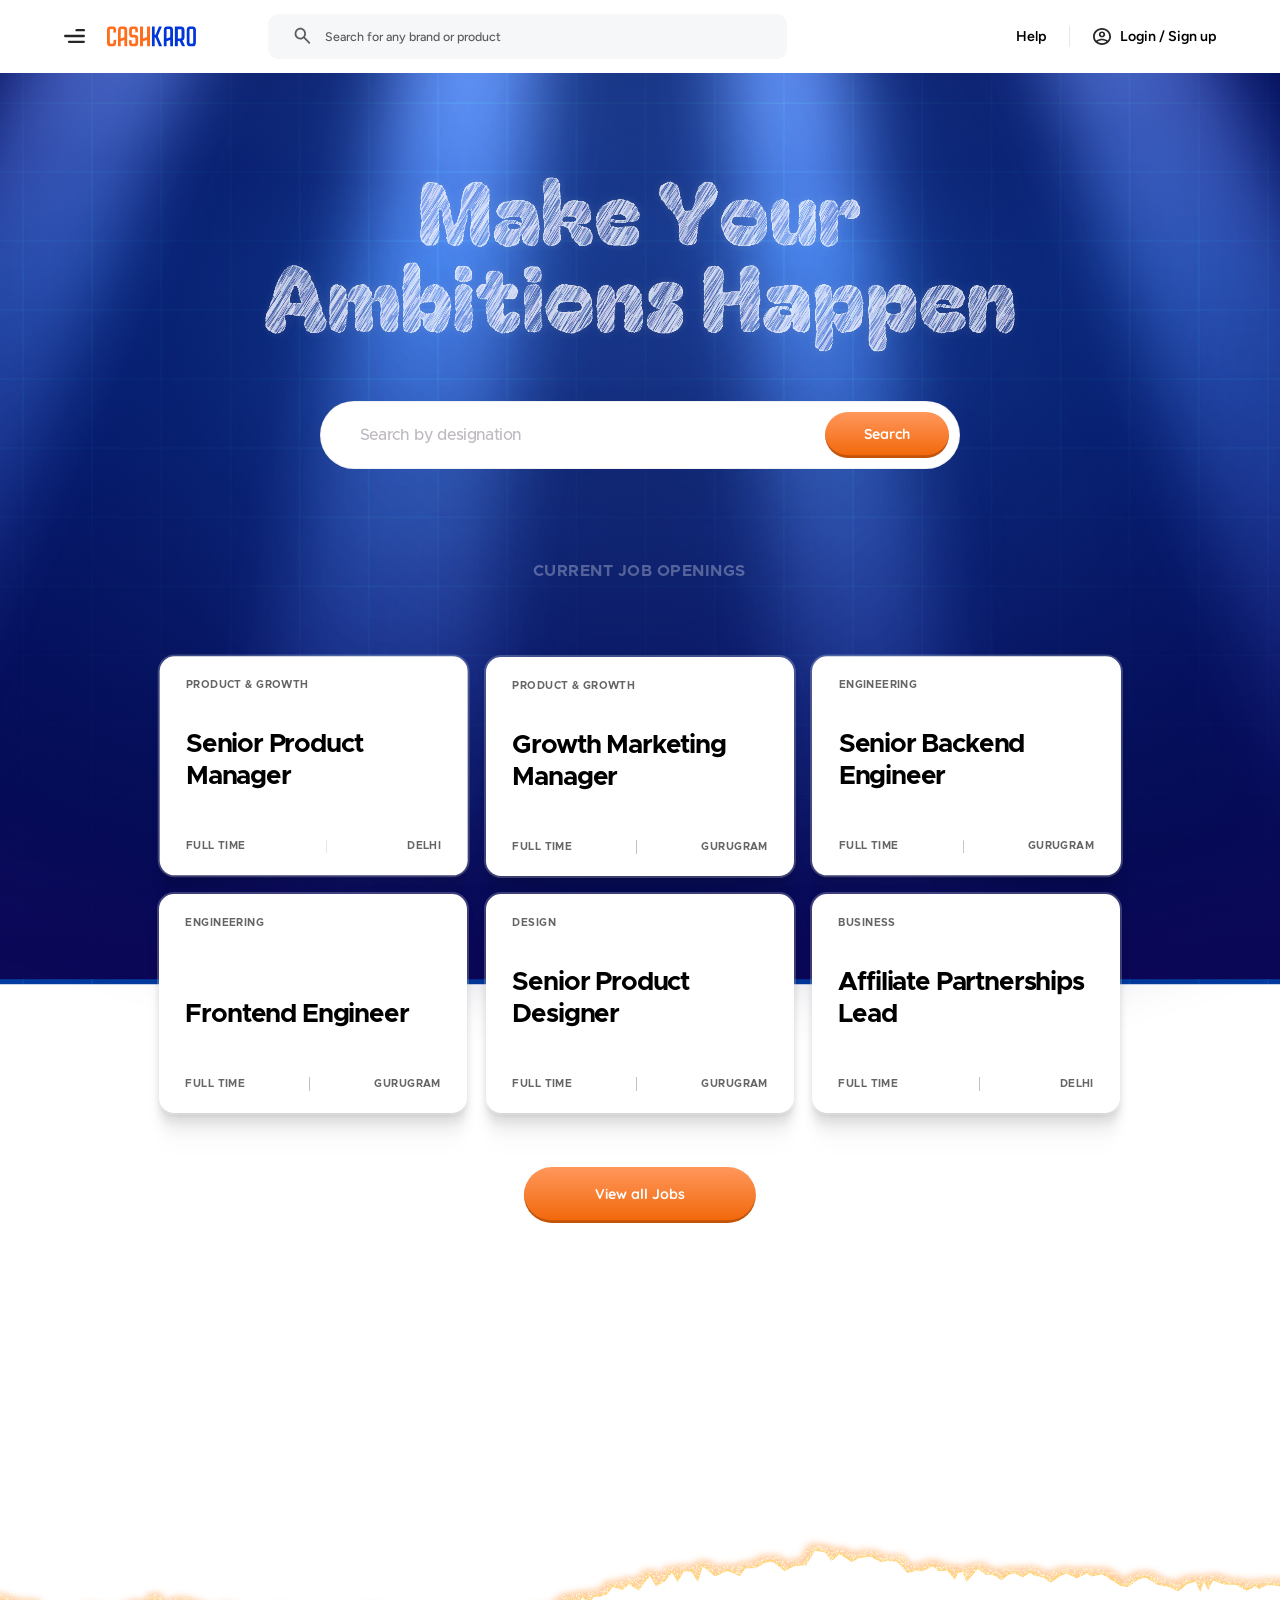
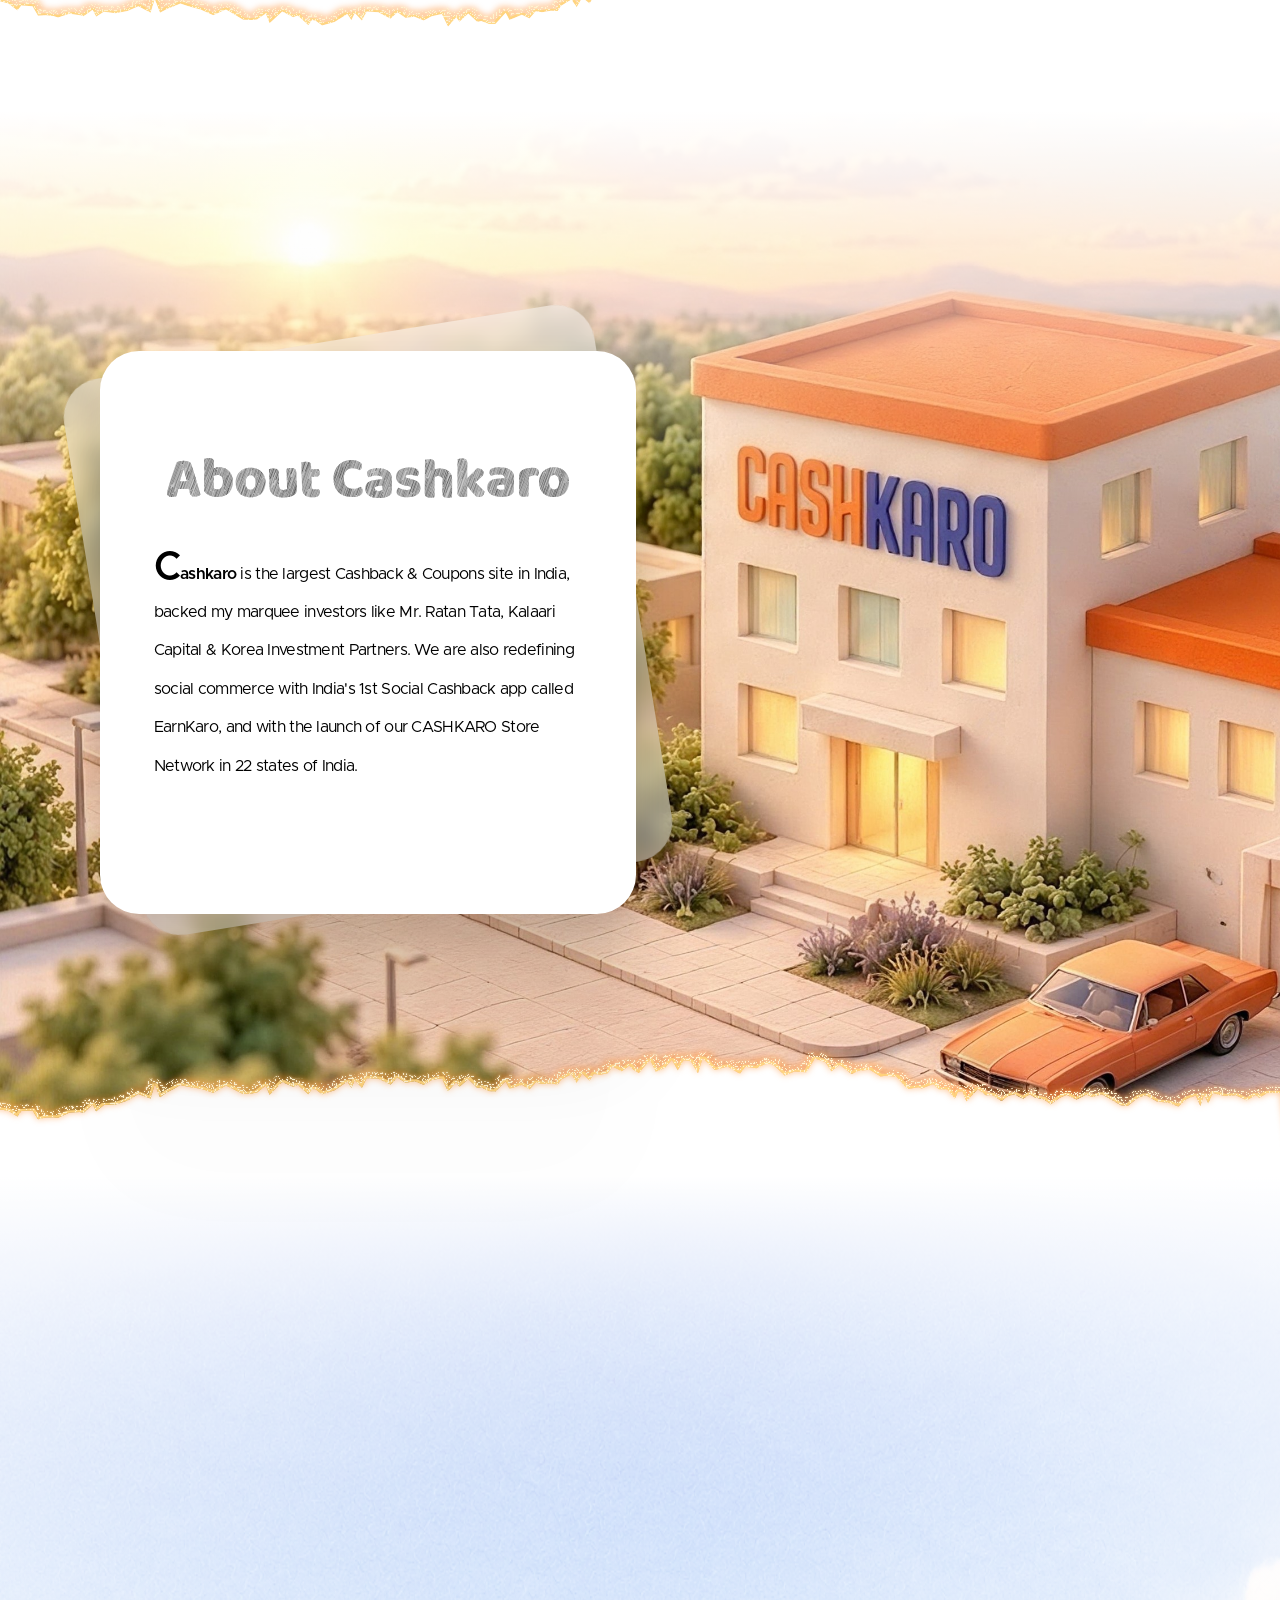
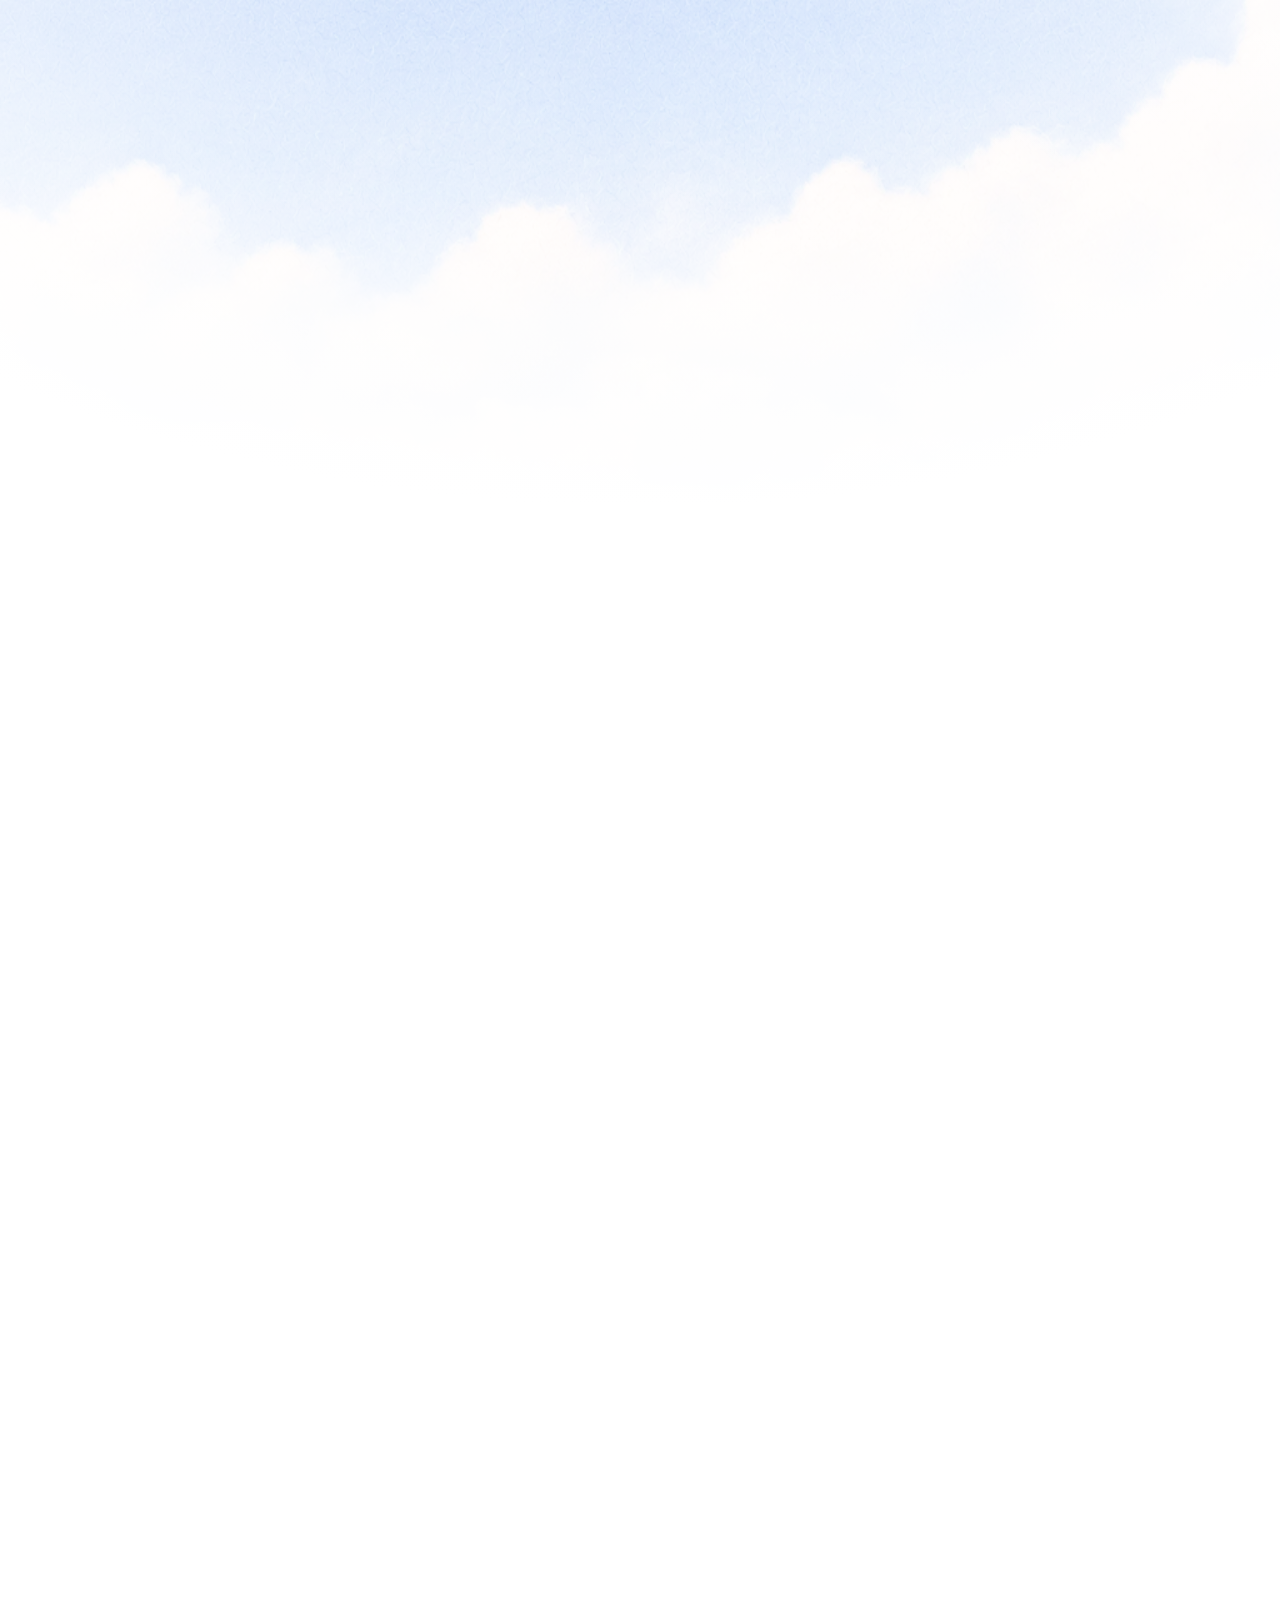
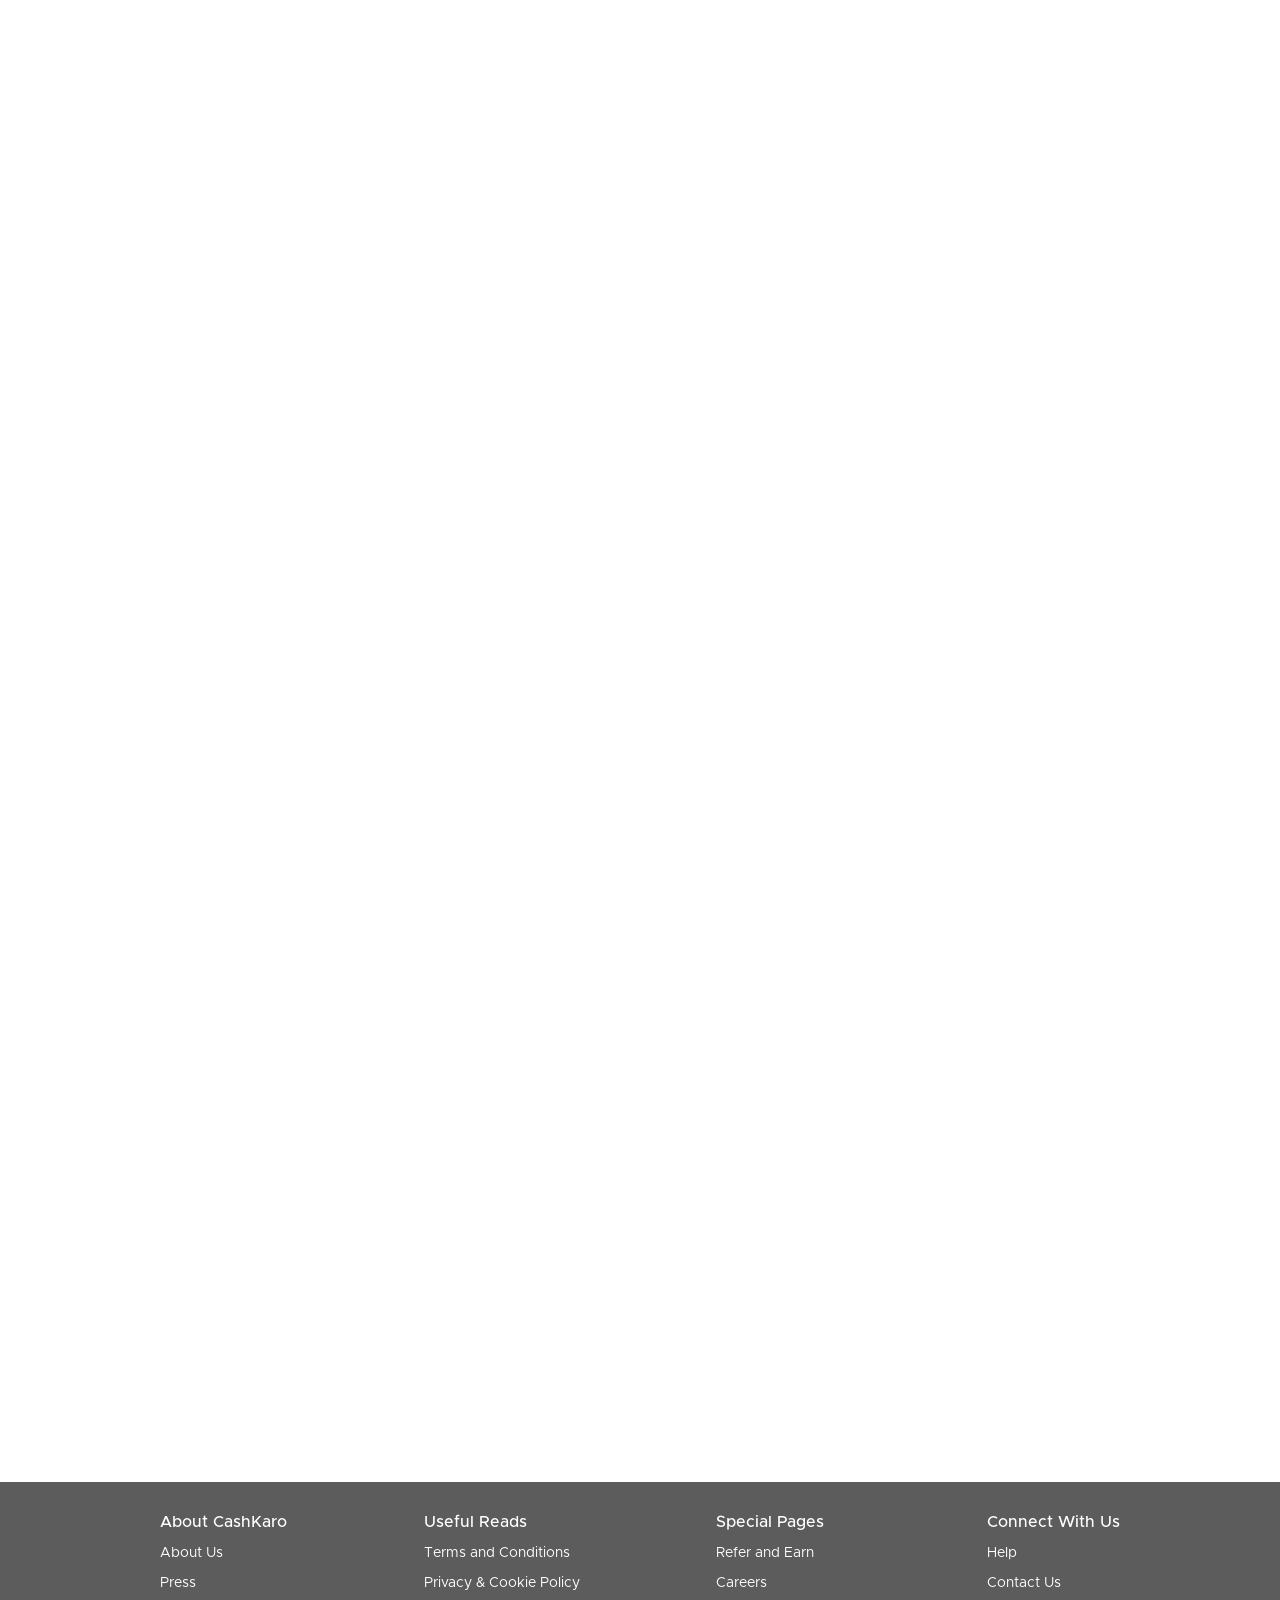
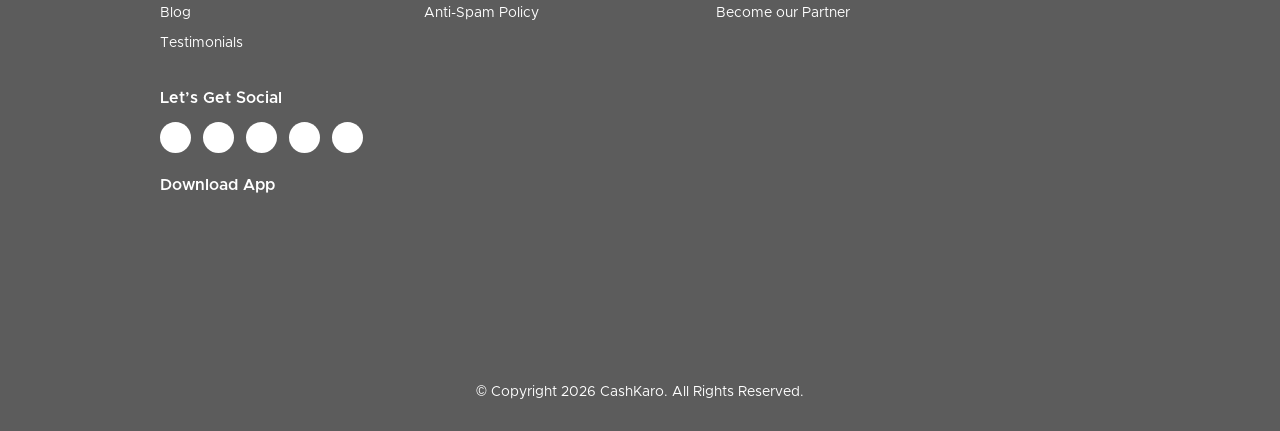
==== commit 8426ff78: "Job detail page; job cards open it Co-Authored-By: Claude Opus 5.5 <noreply@anthropic.com>" ====
--- a/index.html
+++ b/index.html
@@ -102,8 +102,8 @@
       </div>
 
       <!-- Job card row -->
-      <div class="job-card-slot job-card-slot--back-right" aria-hidden="true">
-        <div class="job-card job-card--back">
+      <div class="job-card-slot job-card-slot--back-right">
+        <a class="job-card job-card--back" href="job.html?id=senior-backend-engineer">
           <div class="job-card__body">
             <div class="job-card__head">
               <p class="job-card__category">ENGINEERING</p>
@@ -115,10 +115,10 @@
               <span>Gurugram</span>
             </div>
           </div>
-        </div>
-      </div>
-      <div class="job-card-slot job-card-slot--back-left" aria-hidden="true">
-        <div class="job-card job-card--back">
+        </a>
+      </div>
+      <div class="job-card-slot job-card-slot--back-left">
+        <a class="job-card job-card--back" href="job.html?id=senior-product-manager">
           <div class="job-card__body">
             <div class="job-card__head">
               <p class="job-card__category">PRODUCT &amp; GROWTH</p>
@@ -130,9 +130,9 @@
               <span>Delhi</span>
             </div>
           </div>
-        </div>
-      </div>
-      <a class="job-card job-card--front" href="#">
+        </a>
+      </div>
+      <a class="job-card job-card--front" href="job.html?id=growth-marketing-manager">
         <div class="job-card__body">
           <div class="job-card__head">
             <p class="job-card__category">PRODUCT &amp; GROWTH</p>
@@ -147,7 +147,7 @@
       </a>
       <!-- Second row: fades in when scrolled into view (reveal.js) -->
       <div class="job-row">
-        <a class="job-card job-card--row-left" href="#">
+        <a class="job-card job-card--row-left" href="job.html?id=frontend-engineer">
           <div class="job-card__body">
             <div class="job-card__head">
               <p class="job-card__category">ENGINEERING</p>
@@ -160,7 +160,7 @@
             </div>
           </div>
         </a>
-        <a class="job-card job-card--row-centre" href="#">
+        <a class="job-card job-card--row-centre" href="job.html?id=senior-product-designer">
           <div class="job-card__body">
             <div class="job-card__head">
               <p class="job-card__category">DESIGN</p>
@@ -173,7 +173,7 @@
             </div>
           </div>
         </a>
-        <a class="job-card job-card--row-right" href="#">
+        <a class="job-card job-card--row-right" href="job.html?id=affiliate-partnerships-lead">
           <div class="job-card__body">
             <div class="job-card__head">
               <p class="job-card__category">BUSINESS</p>
--- a/styles.css
+++ b/styles.css
@@ -1540,7 +1540,7 @@
   gap: 4px;
   font-family: "Metropolis", sans-serif;
   font-weight: 800;
-  color: #0b1248;
+  color: #000;
   white-space: nowrap;
 }
 
